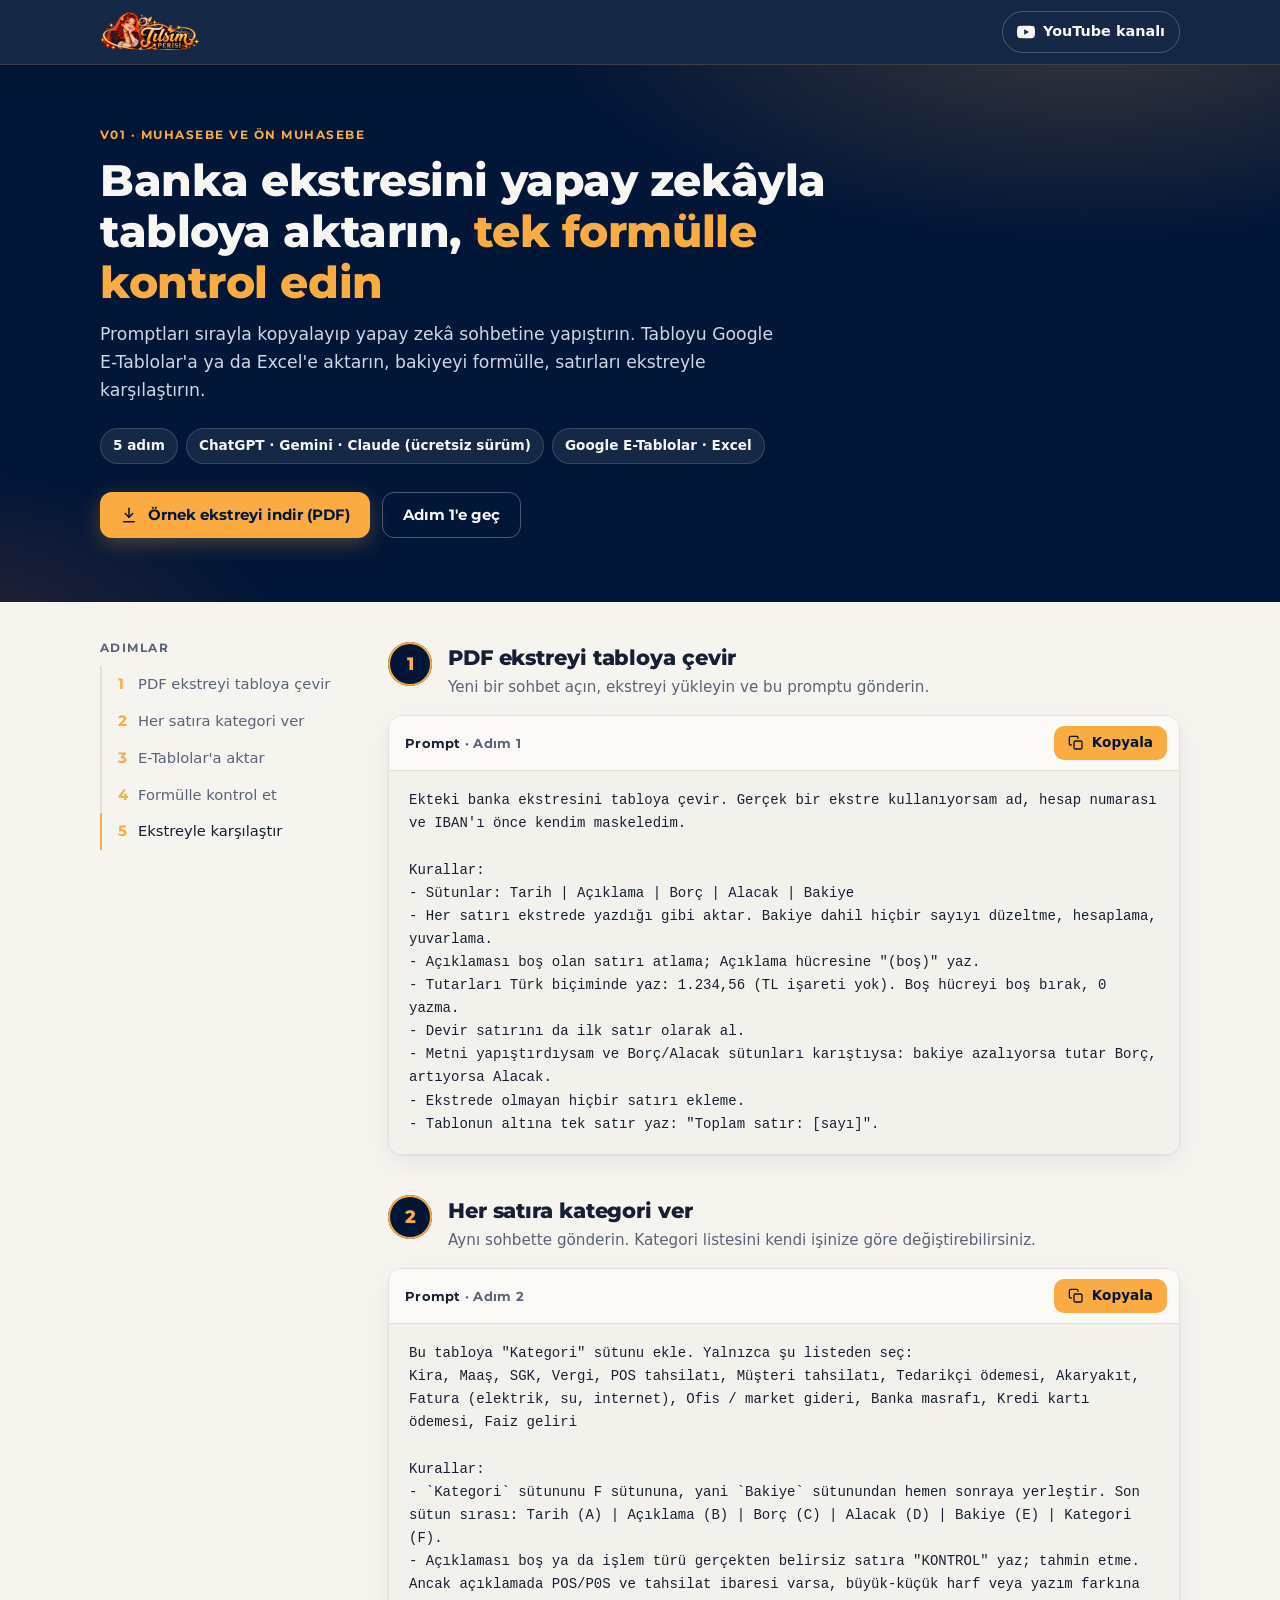
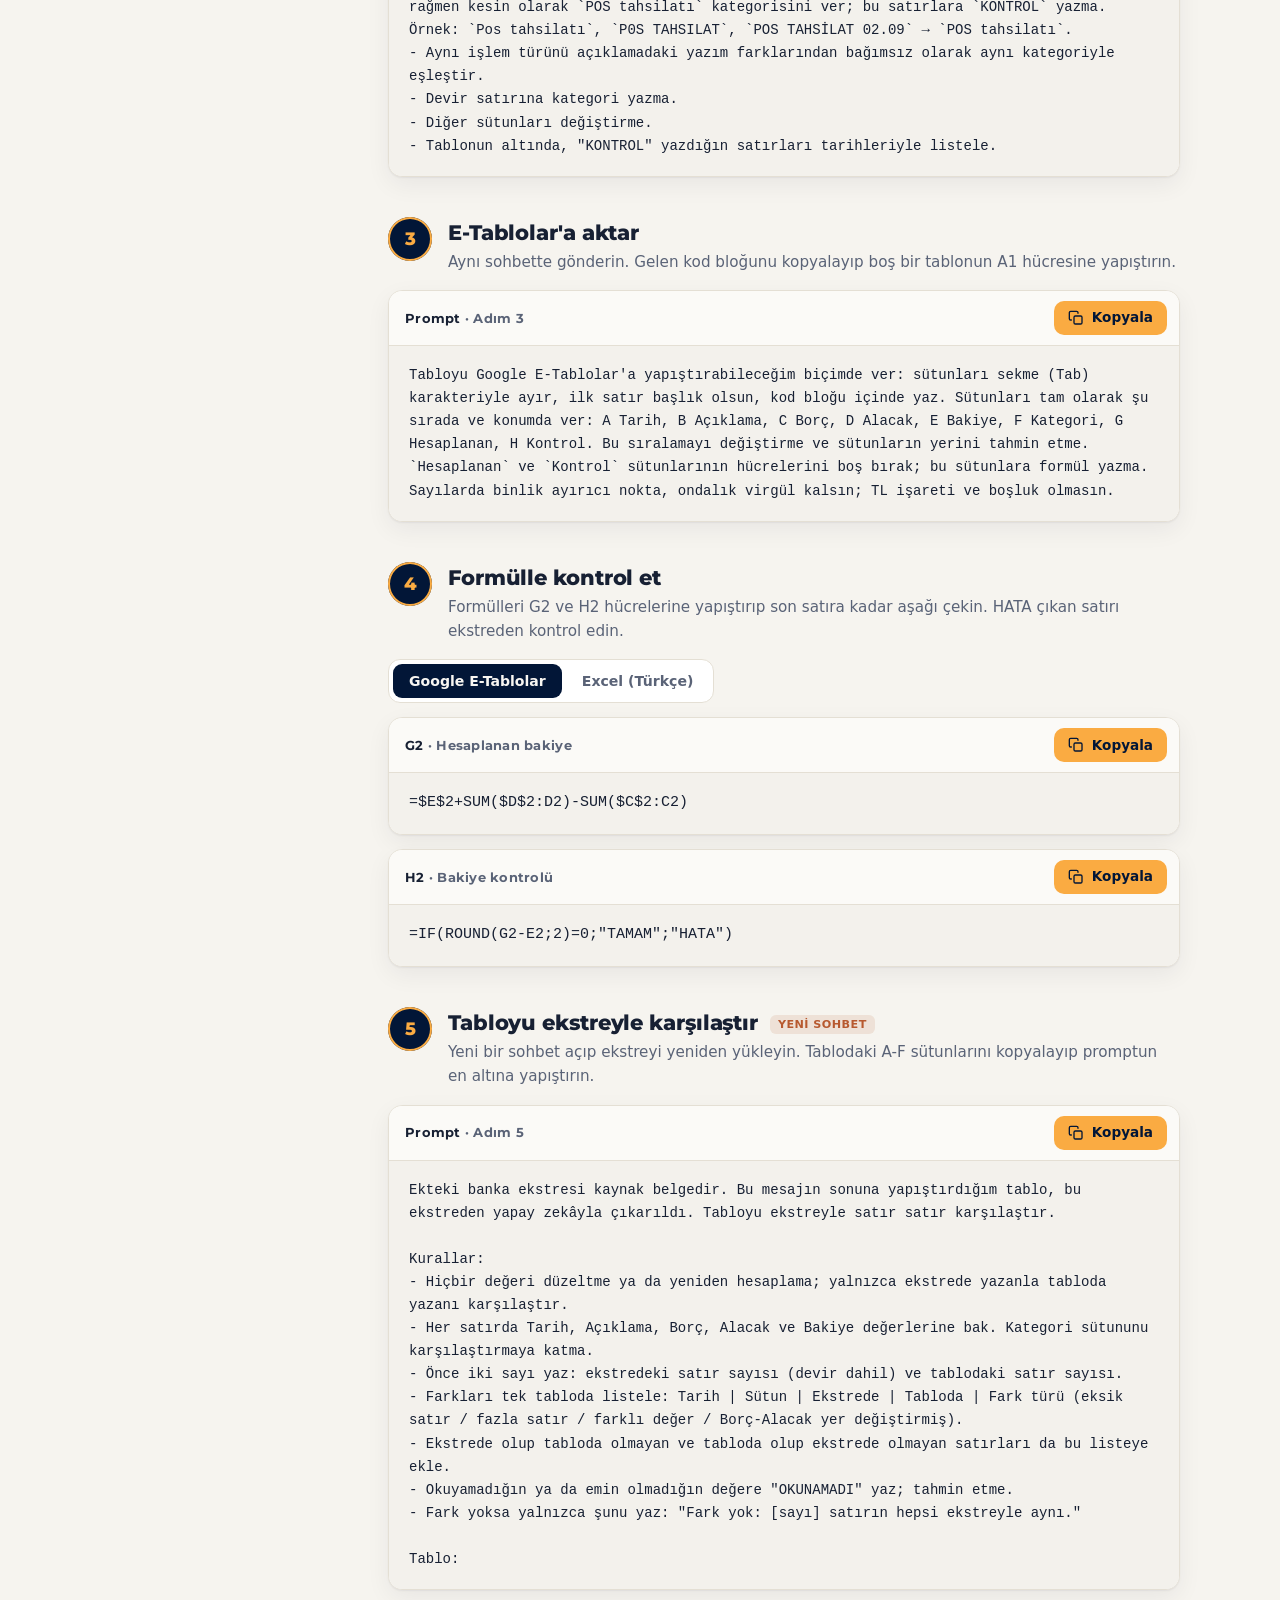
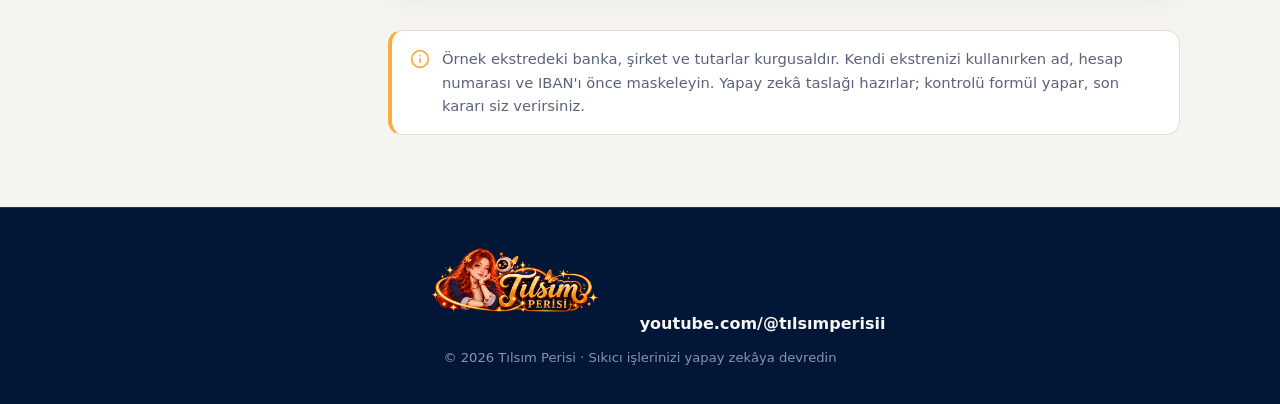
==== v01/index.html @ a35a1d64 "V01 prompt sayfası ve site düzeni" ====
<!doctype html>
<html lang="tr">
<head>
<meta charset="utf-8">
<meta name="viewport" content="width=device-width, initial-scale=1">
<title>Banka ekstresini tabloya aktarma · Tılsım Perisi</title>
<meta name="description" content="Banka ekstresini yapay zekâyla Google E-Tablolar'a ya da Excel'e aktarmak ve tek formülle kontrol etmek için 5 adımlık hazır prompt seti.">
<meta name="theme-color" content="#021637">
<meta property="og:type" content="article">
<meta property="og:locale" content="tr_TR">
<meta property="og:site_name" content="Tılsım Perisi">
<meta property="og:title" content="Banka ekstresini yapay zekâyla tabloya aktarın">
<meta property="og:description" content="5 adımlık hazır prompt seti, kontrol formülleri ve kurgusal örnek ekstre.">
<meta property="og:url" content="https://tilsimperisi.github.io/v01/">
<meta property="og:image" content="https://tilsimperisi.github.io/assets/paylasim.jpg">
<meta name="twitter:card" content="summary_large_image">
<link rel="icon" type="image/png" sizes="32x32" href="../assets/favicon-32.png">
<link rel="apple-touch-icon" href="../assets/apple-touch-icon.png">
<link rel="preconnect" href="https://fonts.googleapis.com">
<link rel="preconnect" href="https://fonts.gstatic.com" crossorigin>
<link href="https://fonts.googleapis.com/css2?family=Montserrat:wght@700;800&display=swap" rel="stylesheet">
<link rel="stylesheet" href="../assets/stil.css">
</head>
<body>

<svg width="0" height="0" style="position:absolute" aria-hidden="true">
  <symbol id="i-kopya" viewBox="0 0 24 24" fill="none" stroke="currentColor" stroke-width="2" stroke-linecap="round" stroke-linejoin="round"><rect x="9" y="9" width="12" height="12" rx="2"/><path d="M5 15H4a2 2 0 0 1-2-2V4a2 2 0 0 1 2-2h9a2 2 0 0 1 2 2v1"/></symbol>
  <symbol id="i-tamam" viewBox="0 0 24 24" fill="none" stroke="currentColor" stroke-width="2.5" stroke-linecap="round" stroke-linejoin="round"><path d="M20 6 9 17l-5-5"/></symbol>
  <symbol id="i-indir" viewBox="0 0 24 24" fill="none" stroke="currentColor" stroke-width="2" stroke-linecap="round" stroke-linejoin="round"><path d="M12 3v12"/><path d="m7 10 5 5 5-5"/><path d="M5 21h14"/></symbol>
  <symbol id="i-youtube" viewBox="0 0 24 24" fill="currentColor"><path d="M23.5 6.2a3 3 0 0 0-2.1-2.1C19.5 3.6 12 3.6 12 3.6s-7.5 0-9.4.5A3 3 0 0 0 .5 6.2 31 31 0 0 0 0 12a31 31 0 0 0 .5 5.8 3 3 0 0 0 2.1 2.1c1.9.5 9.4.5 9.4.5s7.5 0 9.4-.5a3 3 0 0 0 2.1-2.1A31 31 0 0 0 24 12a31 31 0 0 0-.5-5.8ZM9.6 15.6V8.4l6.3 3.6-6.3 3.6Z"/></symbol>
  <symbol id="i-bilgi" viewBox="0 0 24 24" fill="none" stroke="currentColor" stroke-width="2" stroke-linecap="round" stroke-linejoin="round"><circle cx="12" cy="12" r="10"/><path d="M12 16v-4"/><path d="M12 8h.01"/></symbol>
</svg>

<header class="ust">
  <div class="kap">
    <a class="ust-logo" href="../" aria-label="Tılsım Perisi ana sayfa"><img src="../assets/logo.png" alt="Tılsım Perisi" width="100" height="40"></a>
    <a class="ust-baglanti" href="https://www.youtube.com/@t%C4%B1ls%C4%B1mperisii" target="_blank" rel="noopener">
      <svg aria-hidden="true"><use href="#i-youtube"/></svg><span>YouTube kanalı</span>
    </a>
  </div>
</header>

<section class="giris">
  <div class="kap">
    <p class="ust-etiket">V01 · Muhasebe ve ön muhasebe</p>
    <h1>Banka ekstresini yapay zekâyla tabloya aktarın, <em>tek formülle kontrol edin</em></h1>
    <p class="ozet">Promptları sırayla kopyalayıp yapay zekâ sohbetine yapıştırın. Tabloyu Google E-Tablolar'a ya da Excel'e aktarın, bakiyeyi formülle, satırları ekstreyle karşılaştırın.</p>
    <ul class="cipler" aria-label="Özet">
      <li>5 adım</li>
      <li>ChatGPT · Gemini · Claude (ücretsiz sürüm)</li>
      <li>Google E-Tablolar · Excel</li>
    </ul>
    <div class="dugmeler">
      <a class="dugme dugme-ana" href="ornek-ekstre.pdf" download>
        <svg aria-hidden="true"><use href="#i-indir"/></svg>Örnek ekstreyi indir (PDF)
      </a>
      <a class="dugme dugme-ikinci" href="#adim-1">Adım 1'e geç</a>
    </div>
  </div>
</section>

<div class="kap duzen">
  <nav class="icindekiler" aria-label="Adımlar">
    <p>Adımlar</p>
    <ol>
      <li><a href="#adim-1"><b>1</b>PDF ekstreyi tabloya çevir</a></li>
      <li><a href="#adim-2"><b>2</b>Her satıra kategori ver</a></li>
      <li><a href="#adim-3"><b>3</b>E-Tablolar'a aktar</a></li>
      <li><a href="#adim-4"><b>4</b>Formülle kontrol et</a></li>
      <li><a href="#adim-5"><b>5</b>Ekstreyle karşılaştır</a></li>
    </ol>
  </nav>

  <main>
    <section class="adim" id="adim-1" aria-labelledby="b1">
      <div class="adim-bas">
        <span class="adim-no" aria-hidden="true">1</span>
        <div>
          <h2 id="b1">PDF ekstreyi tabloya çevir</h2>
          <p>Yeni bir sohbet açın, ekstreyi yükleyin ve bu promptu gönderin.</p>
        </div>
      </div>
      <div class="kart">
        <div class="kart-bas">
          <span class="kart-ad"><strong>Prompt</strong> · Adım 1</span>
          <button class="kopyala" type="button" data-hedef="p1"><svg class="ikon-kopya" aria-hidden="true"><use href="#i-kopya"/></svg><svg class="ikon-tamam" aria-hidden="true"><use href="#i-tamam"/></svg><span class="yazi" aria-live="polite">Kopyala</span></button>
        </div>
<pre id="p1">Ekteki banka ekstresini tabloya çevir. Gerçek bir ekstre kullanıyorsam ad, hesap numarası ve IBAN'ı önce kendim maskeledim.

Kurallar:
- Sütunlar: Tarih | Açıklama | Borç | Alacak | Bakiye
- Her satırı ekstrede yazdığı gibi aktar. Bakiye dahil hiçbir sayıyı düzeltme, hesaplama, yuvarlama.
- Açıklaması boş olan satırı atlama; Açıklama hücresine "(boş)" yaz.
- Tutarları Türk biçiminde yaz: 1.234,56 (TL işareti yok). Boş hücreyi boş bırak, 0 yazma.
- Devir satırını da ilk satır olarak al.
- Metni yapıştırdıysam ve Borç/Alacak sütunları karıştıysa: bakiye azalıyorsa tutar Borç, artıyorsa Alacak.
- Ekstrede olmayan hiçbir satırı ekleme.
- Tablonun altına tek satır yaz: "Toplam satır: [sayı]".</pre>
      </div>
    </section>

    <section class="adim" id="adim-2" aria-labelledby="b2">
      <div class="adim-bas">
        <span class="adim-no" aria-hidden="true">2</span>
        <div>
          <h2 id="b2">Her satıra kategori ver</h2>
          <p>Aynı sohbette gönderin. Kategori listesini kendi işinize göre değiştirebilirsiniz.</p>
        </div>
      </div>
      <div class="kart">
        <div class="kart-bas">
          <span class="kart-ad"><strong>Prompt</strong> · Adım 2</span>
          <button class="kopyala" type="button" data-hedef="p2"><svg class="ikon-kopya" aria-hidden="true"><use href="#i-kopya"/></svg><svg class="ikon-tamam" aria-hidden="true"><use href="#i-tamam"/></svg><span class="yazi" aria-live="polite">Kopyala</span></button>
        </div>
<pre id="p2">Bu tabloya "Kategori" sütunu ekle. Yalnızca şu listeden seç:
Kira, Maaş, SGK, Vergi, POS tahsilatı, Müşteri tahsilatı, Tedarikçi ödemesi, Akaryakıt, Fatura (elektrik, su, internet), Ofis / market gideri, Banka masrafı, Kredi kartı ödemesi, Faiz geliri

Kurallar:
- `Kategori` sütununu F sütununa, yani `Bakiye` sütunundan hemen sonraya yerleştir. Son sütun sırası: Tarih (A) | Açıklama (B) | Borç (C) | Alacak (D) | Bakiye (E) | Kategori (F).
- Açıklaması boş ya da işlem türü gerçekten belirsiz satıra "KONTROL" yaz; tahmin etme. Ancak açıklamada POS/P0S ve tahsilat ibaresi varsa, büyük-küçük harf veya yazım farkına rağmen kesin olarak `POS tahsilatı` kategorisini ver; bu satırlara `KONTROL` yazma. Örnek: `Pos tahsilatı`, `P0S TAHSILAT`, `POS TAHSİLAT 02.09` → `POS tahsilatı`.
- Aynı işlem türünü açıklamadaki yazım farklarından bağımsız olarak aynı kategoriyle eşleştir.
- Devir satırına kategori yazma.
- Diğer sütunları değiştirme.
- Tablonun altında, "KONTROL" yazdığın satırları tarihleriyle listele.</pre>
      </div>
    </section>

    <section class="adim" id="adim-3" aria-labelledby="b3">
      <div class="adim-bas">
        <span class="adim-no" aria-hidden="true">3</span>
        <div>
          <h2 id="b3">E-Tablolar'a aktar</h2>
          <p>Aynı sohbette gönderin. Gelen kod bloğunu kopyalayıp boş bir tablonun A1 hücresine yapıştırın.</p>
        </div>
      </div>
      <div class="kart">
        <div class="kart-bas">
          <span class="kart-ad"><strong>Prompt</strong> · Adım 3</span>
          <button class="kopyala" type="button" data-hedef="p3"><svg class="ikon-kopya" aria-hidden="true"><use href="#i-kopya"/></svg><svg class="ikon-tamam" aria-hidden="true"><use href="#i-tamam"/></svg><span class="yazi" aria-live="polite">Kopyala</span></button>
        </div>
<pre id="p3">Tabloyu Google E-Tablolar'a yapıştırabileceğim biçimde ver: sütunları sekme (Tab) karakteriyle ayır, ilk satır başlık olsun, kod bloğu içinde yaz. Sütunları tam olarak şu sırada ve konumda ver: A Tarih, B Açıklama, C Borç, D Alacak, E Bakiye, F Kategori, G Hesaplanan, H Kontrol. Bu sıralamayı değiştirme ve sütunların yerini tahmin etme. `Hesaplanan` ve `Kontrol` sütunlarının hücrelerini boş bırak; bu sütunlara formül yazma. Sayılarda binlik ayırıcı nokta, ondalık virgül kalsın; TL işareti ve boşluk olmasın.</pre>
      </div>
    </section>

    <section class="adim" id="adim-4" aria-labelledby="b4">
      <div class="adim-bas">
        <span class="adim-no" aria-hidden="true">4</span>
        <div>
          <h2 id="b4">Formülle kontrol et</h2>
          <p>Formülleri G2 ve H2 hücrelerine yapıştırıp son satıra kadar aşağı çekin. HATA çıkan satırı ekstreden kontrol edin.</p>
        </div>
      </div>

      <div class="sekmeler" role="tablist" aria-label="Program">
        <button type="button" role="tab" id="s-et" data-ad="et" aria-controls="panel-et" aria-selected="true">Google E-Tablolar</button>
        <button type="button" role="tab" id="s-ex" data-ad="ex" aria-controls="panel-ex" aria-selected="false">Excel (Türkçe)</button>
      </div>

      <div class="sekme-panel" id="panel-et" role="tabpanel" aria-labelledby="s-et">
        <p class="panel-baslik">Google E-Tablolar</p>
        <div class="kart">
          <div class="kart-bas">
            <span class="kart-ad"><strong>G2</strong> · Hesaplanan bakiye</span>
            <button class="kopyala" type="button" data-hedef="f1"><svg class="ikon-kopya" aria-hidden="true"><use href="#i-kopya"/></svg><svg class="ikon-tamam" aria-hidden="true"><use href="#i-tamam"/></svg><span class="yazi" aria-live="polite">Kopyala</span></button>
          </div>
<pre class="tek" id="f1">=$E$2+SUM($D$2:D2)-SUM($C$2:C2)</pre>
        </div>
        <div class="kart">
          <div class="kart-bas">
            <span class="kart-ad"><strong>H2</strong> · Bakiye kontrolü</span>
            <button class="kopyala" type="button" data-hedef="f2"><svg class="ikon-kopya" aria-hidden="true"><use href="#i-kopya"/></svg><svg class="ikon-tamam" aria-hidden="true"><use href="#i-tamam"/></svg><span class="yazi" aria-live="polite">Kopyala</span></button>
          </div>
<pre class="tek" id="f2">=IF(ROUND(G2-E2;2)=0;"TAMAM";"HATA")</pre>
        </div>
      </div>

      <div class="sekme-panel" id="panel-ex" role="tabpanel" aria-labelledby="s-ex" hidden>
        <p class="panel-baslik">Excel (Türkçe)</p>
        <div class="kart">
          <div class="kart-bas">
            <span class="kart-ad"><strong>G2</strong> · Hesaplanan bakiye</span>
            <button class="kopyala" type="button" data-hedef="f3"><svg class="ikon-kopya" aria-hidden="true"><use href="#i-kopya"/></svg><svg class="ikon-tamam" aria-hidden="true"><use href="#i-tamam"/></svg><span class="yazi" aria-live="polite">Kopyala</span></button>
          </div>
<pre class="tek" id="f3">=$E$2+TOPLA($D$2:D2)-TOPLA($C$2:C2)</pre>
        </div>
        <div class="kart">
          <div class="kart-bas">
            <span class="kart-ad"><strong>H2</strong> · Bakiye kontrolü</span>
            <button class="kopyala" type="button" data-hedef="f4"><svg class="ikon-kopya" aria-hidden="true"><use href="#i-kopya"/></svg><svg class="ikon-tamam" aria-hidden="true"><use href="#i-tamam"/></svg><span class="yazi" aria-live="polite">Kopyala</span></button>
          </div>
<pre class="tek" id="f4">=EĞER(YUVARLA(G2-E2;2)=0;"TAMAM";"HATA")</pre>
        </div>
      </div>
    </section>

    <section class="adim" id="adim-5" aria-labelledby="b5">
      <div class="adim-bas">
        <span class="adim-no" aria-hidden="true">5</span>
        <div>
          <h2 id="b5">Tabloyu ekstreyle karşılaştır <span class="etiket">Yeni sohbet</span></h2>
          <p>Yeni bir sohbet açıp ekstreyi yeniden yükleyin. Tablodaki A-F sütunlarını kopyalayıp promptun en altına yapıştırın.</p>
        </div>
      </div>
      <div class="kart">
        <div class="kart-bas">
          <span class="kart-ad"><strong>Prompt</strong> · Adım 5</span>
          <button class="kopyala" type="button" data-hedef="p5"><svg class="ikon-kopya" aria-hidden="true"><use href="#i-kopya"/></svg><svg class="ikon-tamam" aria-hidden="true"><use href="#i-tamam"/></svg><span class="yazi" aria-live="polite">Kopyala</span></button>
        </div>
<pre id="p5" data-son-satir>Ekteki banka ekstresi kaynak belgedir. Bu mesajın sonuna yapıştırdığım tablo, bu ekstreden yapay zekâyla çıkarıldı. Tabloyu ekstreyle satır satır karşılaştır.

Kurallar:
- Hiçbir değeri düzeltme ya da yeniden hesaplama; yalnızca ekstrede yazanla tabloda yazanı karşılaştır.
- Her satırda Tarih, Açıklama, Borç, Alacak ve Bakiye değerlerine bak. Kategori sütununu karşılaştırmaya katma.
- Önce iki sayı yaz: ekstredeki satır sayısı (devir dahil) ve tablodaki satır sayısı.
- Farkları tek tabloda listele: Tarih | Sütun | Ekstrede | Tabloda | Fark türü (eksik satır / fazla satır / farklı değer / Borç-Alacak yer değiştirmiş).
- Ekstrede olup tabloda olmayan ve tabloda olup ekstrede olmayan satırları da bu listeye ekle.
- Okuyamadığın ya da emin olmadığın değere "OKUNAMADI" yaz; tahmin etme.
- Fark yoksa yalnızca şunu yaz: "Fark yok: [sayı] satırın hepsi ekstreyle aynı."

Tablo:</pre>
      </div>
    </section>

    <aside class="not">
      <svg aria-hidden="true"><use href="#i-bilgi"/></svg>
      <p>Örnek ekstredeki banka, şirket ve tutarlar kurgusaldır. Kendi ekstrenizi kullanırken ad, hesap numarası ve IBAN'ı önce maskeleyin. Yapay zekâ taslağı hazırlar; kontrolü formül yapar, son kararı siz verirsiniz.</p>
    </aside>
  </main>
</div>

<footer class="alt">
  <div class="kap">
    <a class="alt-logo" href="https://www.youtube.com/@t%C4%B1ls%C4%B1mperisii" target="_blank" rel="noopener"><img src="../assets/logo.png" alt="Tılsım Perisi YouTube kanalı" width="240" height="96" loading="lazy"></a>
    <a class="alt-kanal" href="https://www.youtube.com/@t%C4%B1ls%C4%B1mperisii" target="_blank" rel="noopener">youtube.com/@tılsımperisii</a>
    <small>© 2026 Tılsım Perisi · Sıkıcı işlerinizi yapay zekâya devredin</small>
  </div>
</footer>

<script src="../assets/sayfa.js"></script>
</body>
</html>
---- assets/stil.css ----
/* Tılsım Perisi · prompt sayfaları ortak stil
   Renkler: 01-kanal-kimligi/marka-seti.md (gece laciverti, kehribar, bakır) */

:root {
  --gece: #021637;
  --lacivert: #1e2435;
  --kehribar: #faab42;
  --kehribar-acik: #fedc84;
  --bakir: #b7592f;
  --porselen: #f8f6f2;

  --zemin: #f6f4ef;
  --yuzey: #ffffff;
  --yuzey-2: #fbfaf7;
  --kod-zemin: #f3f1ec;
  --yazi: #172033;
  --yazi-soluk: #5a6377;
  --cizgi: #e4dfd4;
  --odak: #c77d12;
  --basari: #237a4b;

  --golge: 0 1px 2px rgba(2, 22, 55, .06), 0 8px 24px rgba(2, 22, 55, .06);
  --yaricap: 14px;
  --baslik-font: "Montserrat", "Segoe UI", system-ui, -apple-system, sans-serif;
  --govde-font: "Segoe UI", system-ui, -apple-system, Roboto, "Helvetica Neue", Arial, sans-serif;
  --kod-font: ui-monospace, "Cascadia Mono", Consolas, "SF Mono", Menlo, monospace;
  color-scheme: light;
}

@media (prefers-color-scheme: dark) {
  :root {
    --zemin: #071027;
    --yuzey: #0e1a36;
    --yuzey-2: #101e3d;
    --kod-zemin: #0a1530;
    --yazi: #eef0f5;
    --yazi-soluk: #a3acc2;
    --cizgi: #22315a;
    --odak: #faab42;
    --basari: #3fb27a;
    --golge: 0 1px 2px rgba(0, 0, 0, .3), 0 10px 30px rgba(0, 0, 0, .25);
    color-scheme: dark;
  }
}

* { box-sizing: border-box; }
html { scroll-behavior: smooth; scroll-padding-top: 84px; -webkit-text-size-adjust: 100%; }
@media (prefers-reduced-motion: reduce) { html { scroll-behavior: auto; } }

body {
  margin: 0;
  background: var(--zemin);
  color: var(--yazi);
  font: 16px/1.6 var(--govde-font);
  -webkit-font-smoothing: antialiased;
}

a { color: inherit; }
:focus-visible { outline: 3px solid var(--odak); outline-offset: 2px; border-radius: 6px; }
.gizli { position: absolute; width: 1px; height: 1px; overflow: hidden; clip: rect(0 0 0 0); white-space: nowrap; }
.kap { max-width: 1120px; margin: 0 auto; padding: 0 20px; }

/* ── Üst çubuk ───────────────────────────── */
.ust {
  position: sticky; top: 0; z-index: 20;
  background: rgba(2, 22, 55, .92);
  backdrop-filter: saturate(140%) blur(10px);
  -webkit-backdrop-filter: saturate(140%) blur(10px);
  border-bottom: 1px solid rgba(250, 171, 66, .18);
}
.ust .kap { display: flex; align-items: center; justify-content: space-between; height: 64px; gap: 12px; }
.ust-logo { display: flex; align-items: center; }
.ust-logo img { height: 40px; width: auto; display: block; }
.ust-baglanti {
  display: inline-flex; align-items: center; gap: 8px;
  color: var(--porselen); text-decoration: none; font-weight: 600; font-size: .9rem;
  padding: 8px 14px; border: 1px solid rgba(248, 246, 242, .25); border-radius: 999px;
  transition: border-color .15s, color .15s;
}
.ust-baglanti:hover { border-color: var(--kehribar); color: var(--kehribar); }
.ust-baglanti svg { width: 18px; height: 18px; flex: none; }

/* ── Giriş (hero) ────────────────────────── */
.giris {
  position: relative; overflow: hidden;
  background:
    radial-gradient(900px 380px at 85% -10%, rgba(250, 171, 66, .22), transparent 60%),
    radial-gradient(700px 320px at -10% 110%, rgba(183, 89, 47, .25), transparent 60%),
    var(--gece);
  color: var(--porselen);
  padding: 56px 0 64px;
}
.ust-etiket {
  display: inline-block; margin: 0 0 14px;
  font: 700 .78rem/1 var(--baslik-font); letter-spacing: .12em; text-transform: uppercase;
  color: var(--kehribar);
}
.giris h1 {
  margin: 0 0 14px; max-width: 820px;
  font: 800 clamp(1.75rem, 4.2vw, 2.75rem)/1.15 var(--baslik-font);
  letter-spacing: -.01em;
}
.giris h1 em { font-style: normal; color: var(--kehribar); }
.giris .ozet { margin: 0 0 24px; max-width: 680px; color: #cfd6e4; font-size: 1.08rem; }
.cipler { display: flex; flex-wrap: wrap; gap: 8px; margin: 0 0 28px; padding: 0; list-style: none; }
.cipler li {
  font-size: .85rem; font-weight: 600; color: var(--porselen);
  background: rgba(248, 246, 242, .08); border: 1px solid rgba(248, 246, 242, .16);
  padding: 6px 12px; border-radius: 999px;
}
.dugmeler { display: flex; flex-wrap: wrap; gap: 12px; }
.dugme {
  display: inline-flex; align-items: center; gap: 10px;
  font: 700 .95rem/1 var(--baslik-font); text-decoration: none;
  padding: 14px 20px; border-radius: 12px; border: 0; cursor: pointer;
  transition: transform .15s, box-shadow .15s, background .15s;
}
.dugme svg { width: 18px; height: 18px; flex: none; }
.dugme-ana { background: var(--kehribar); color: var(--gece); box-shadow: 0 6px 20px rgba(250, 171, 66, .28); }
.dugme-ana:hover { transform: translateY(-1px); box-shadow: 0 10px 26px rgba(250, 171, 66, .38); }
.dugme-ikinci { background: transparent; color: var(--porselen); border: 1px solid rgba(248, 246, 242, .3); }
.dugme-ikinci:hover { border-color: var(--kehribar); color: var(--kehribar); }

/* ── Sayfa düzeni ────────────────────────── */
.duzen { display: grid; grid-template-columns: 1fr; gap: 32px; padding-top: 40px; padding-bottom: 72px; }
@media (min-width: 960px) { .duzen { grid-template-columns: 240px minmax(0, 1fr); gap: 48px; } }

.icindekiler { display: none; }
@media (min-width: 960px) {
  .icindekiler { display: block; position: sticky; top: 96px; align-self: start; }
}
.icindekiler p {
  margin: 0 0 12px; font: 700 .75rem/1 var(--baslik-font);
  letter-spacing: .12em; text-transform: uppercase; color: var(--yazi-soluk);
}
.icindekiler ol { list-style: none; margin: 0; padding: 0; border-left: 2px solid var(--cizgi); }
.icindekiler a {
  display: flex; gap: 10px; align-items: baseline;
  padding: 8px 0 8px 16px; margin-left: -2px; border-left: 2px solid transparent;
  text-decoration: none; color: var(--yazi-soluk); font-size: .92rem; line-height: 1.35;
  transition: color .15s, border-color .15s;
}
.icindekiler a b { font-family: var(--baslik-font); color: var(--kehribar); min-width: 1ch; }
.icindekiler a:hover, .icindekiler a.etkin { color: var(--yazi); border-left-color: var(--kehribar); }

/* ── Adımlar ─────────────────────────────── */
.adim { position: relative; margin: 0 0 40px; }
.adim:last-child { margin-bottom: 0; }
.adim-bas { display: flex; gap: 16px; align-items: flex-start; margin: 0 0 16px; }
.adim-no {
  flex: none; display: grid; place-items: center;
  width: 44px; height: 44px; border-radius: 50%;
  background: var(--gece); color: var(--kehribar);
  font: 800 1.1rem/1 var(--baslik-font);
  box-shadow: inset 0 0 0 2px var(--kehribar);
}
@media (prefers-color-scheme: dark) { .adim-no { background: var(--kehribar); color: var(--gece); box-shadow: none; } }
.adim-bas h2 { margin: 2px 0 4px; font: 800 1.3rem/1.3 var(--baslik-font); letter-spacing: -.005em; }
.adim-bas p { margin: 0; color: var(--yazi-soluk); font-size: .95rem; }
.etiket {
  display: inline-block; margin-left: 6px; vertical-align: 2px;
  font: 700 .7rem/1 var(--govde-font); letter-spacing: .04em; text-transform: uppercase;
  padding: 4px 8px; border-radius: 6px; background: rgba(183, 89, 47, .12); color: var(--bakir);
}
@media (prefers-color-scheme: dark) { .etiket { background: rgba(250, 171, 66, .14); color: var(--kehribar-acik); } }

/* ── Kod kartı ───────────────────────────── */
.kart {
  background: var(--yuzey); border: 1px solid var(--cizgi); border-radius: var(--yaricap);
  box-shadow: var(--golge); overflow: hidden;
}
.kart + .kart { margin-top: 14px; }
.kart-bas {
  display: flex; align-items: center; justify-content: space-between; gap: 12px;
  padding: 10px 12px 10px 16px; border-bottom: 1px solid var(--cizgi); background: var(--yuzey-2);
}
.kart-ad { font: 700 .82rem/1.3 var(--baslik-font); color: var(--yazi-soluk); letter-spacing: .02em; }
.kart-ad strong { color: var(--yazi); }
.kart pre {
  margin: 0; padding: 18px 20px; background: var(--kod-zemin);
  font: 14px/1.65 var(--kod-font); color: var(--yazi);
  white-space: pre-wrap; word-break: break-word; tab-size: 4;
}
.kart pre.tek { font-size: 15px; white-space: pre; overflow-x: auto; word-break: normal; }

.kopyala {
  flex: none; display: inline-flex; align-items: center; gap: 8px;
  font: 700 .85rem/1 var(--govde-font); cursor: pointer;
  padding: 9px 14px; border-radius: 10px;
  background: var(--kehribar); color: var(--gece); border: 0;
  transition: background .15s, transform .1s;
}
.kopyala:hover { background: #ffbb5c; }
.kopyala:active { transform: scale(.97); }
.kopyala svg { width: 16px; height: 16px; flex: none; }
.kopyala .ikon-tamam { display: none; }
.kopyala.tamam { background: var(--basari); color: #fff; }
.kopyala.tamam .ikon-kopya { display: none; }
.kopyala.tamam .ikon-tamam { display: block; }
.kopyala.olmadi { background: var(--bakir); color: #fff; }

/* ── Sekmeler (formüller) ────────────────── */
.sekmeler {
  display: inline-flex; padding: 4px; margin: 0 0 14px; gap: 4px;
  background: var(--yuzey); border: 1px solid var(--cizgi); border-radius: 12px;
}
.sekmeler button {
  font: 700 .88rem/1 var(--govde-font); cursor: pointer;
  padding: 10px 16px; border: 0; border-radius: 9px;
  background: transparent; color: var(--yazi-soluk);
}
.sekmeler button[aria-selected="true"] { background: var(--gece); color: var(--porselen); }
@media (prefers-color-scheme: dark) { .sekmeler button[aria-selected="true"] { background: var(--kehribar); color: var(--gece); } }
.js .sekme-panel[hidden] { display: none; }
.sekme-panel + .sekme-panel { margin-top: 20px; }
.js .sekme-panel + .sekme-panel { margin-top: 0; }
.panel-baslik { margin: 0 0 10px; font: 700 .8rem/1 var(--baslik-font); letter-spacing: .1em; text-transform: uppercase; color: var(--yazi-soluk); }
.js .panel-baslik { display: none; }

/* ── Not kutusu ──────────────────────────── */
.not {
  display: flex; gap: 12px; align-items: flex-start;
  margin: 40px 0 0; padding: 16px 18px; border-radius: var(--yaricap);
  background: var(--yuzey); border: 1px solid var(--cizgi); border-left: 4px solid var(--kehribar);
  color: var(--yazi-soluk); font-size: .92rem;
}
.not svg { width: 20px; height: 20px; flex: none; margin-top: 2px; color: var(--kehribar); }
.not p { margin: 0; }

/* ── Ana sayfa listesi ───────────────────── */
.bolum { padding-top: 48px; padding-bottom: 72px; }
.bolum h2 { margin: 0 0 20px; font: 800 1.35rem/1.3 var(--baslik-font); }
.izgara { display: grid; gap: 18px; grid-template-columns: repeat(auto-fill, minmax(300px, 1fr)); }
.set {
  display: flex; flex-direction: column; gap: 10px; text-decoration: none;
  padding: 22px; border-radius: var(--yaricap);
  background: var(--yuzey); border: 1px solid var(--cizgi); box-shadow: var(--golge);
  transition: transform .15s, border-color .15s, box-shadow .15s;
}
.set:hover { transform: translateY(-2px); border-color: var(--kehribar); }
.set-ust { display: flex; justify-content: space-between; align-items: center; gap: 8px; }
.set-kod { font: 800 .8rem/1 var(--baslik-font); color: var(--kehribar); letter-spacing: .08em; }
.set h3 { margin: 0; font: 800 1.12rem/1.35 var(--baslik-font); color: var(--yazi); }
.set p { margin: 0; color: var(--yazi-soluk); font-size: .93rem; }
.set-alt { margin-top: auto; padding-top: 6px; display: inline-flex; align-items: center; gap: 6px; font-weight: 700; font-size: .9rem; color: var(--bakir); }
@media (prefers-color-scheme: dark) { .set-alt { color: var(--kehribar); } }
.set-alt svg { width: 16px; height: 16px; transition: transform .15s; }
.set:hover .set-alt svg { transform: translateX(3px); }

.giris-ana { text-align: center; padding: 48px 0 56px; }
.giris-ana img { width: min(440px, 86%); height: auto; display: block; margin: 0 auto 18px; }
.giris-ana h1 { margin: 0 auto 10px; font: 800 clamp(1.5rem, 3.6vw, 2.2rem)/1.2 var(--baslik-font); }
.giris-ana .ozet { margin: 0 auto; }

/* ── Alt bilgi ───────────────────────────── */
.alt { background: var(--gece); color: #b9c2d6; text-align: center; padding: 40px 0 36px; border-top: 1px solid rgba(250, 171, 66, .18); }
.alt a.alt-logo { display: inline-block; text-decoration: none; }
.alt img { width: 240px; max-width: 70%; height: auto; display: block; margin: 0 auto 14px; }
.alt-kanal { color: var(--porselen); text-decoration: none; font-weight: 600; }
.alt-kanal:hover { color: var(--kehribar); }
.alt small { display: block; margin-top: 10px; font-size: .82rem; color: #8a94ab; }

@media (max-width: 560px) {
  .kap { padding: 0 16px; }
  .giris { padding: 40px 0 44px; }
  .ust-baglanti span { display: none; }
  .ust-logo img { height: 34px; }
  .dugme { width: 100%; justify-content: center; }
  .kart pre { padding: 16px; font-size: 13.5px; }
  .adim-bas { gap: 12px; }
  .adim-no { width: 38px; height: 38px; font-size: 1rem; }
  .kart-bas { padding-left: 14px; }
}
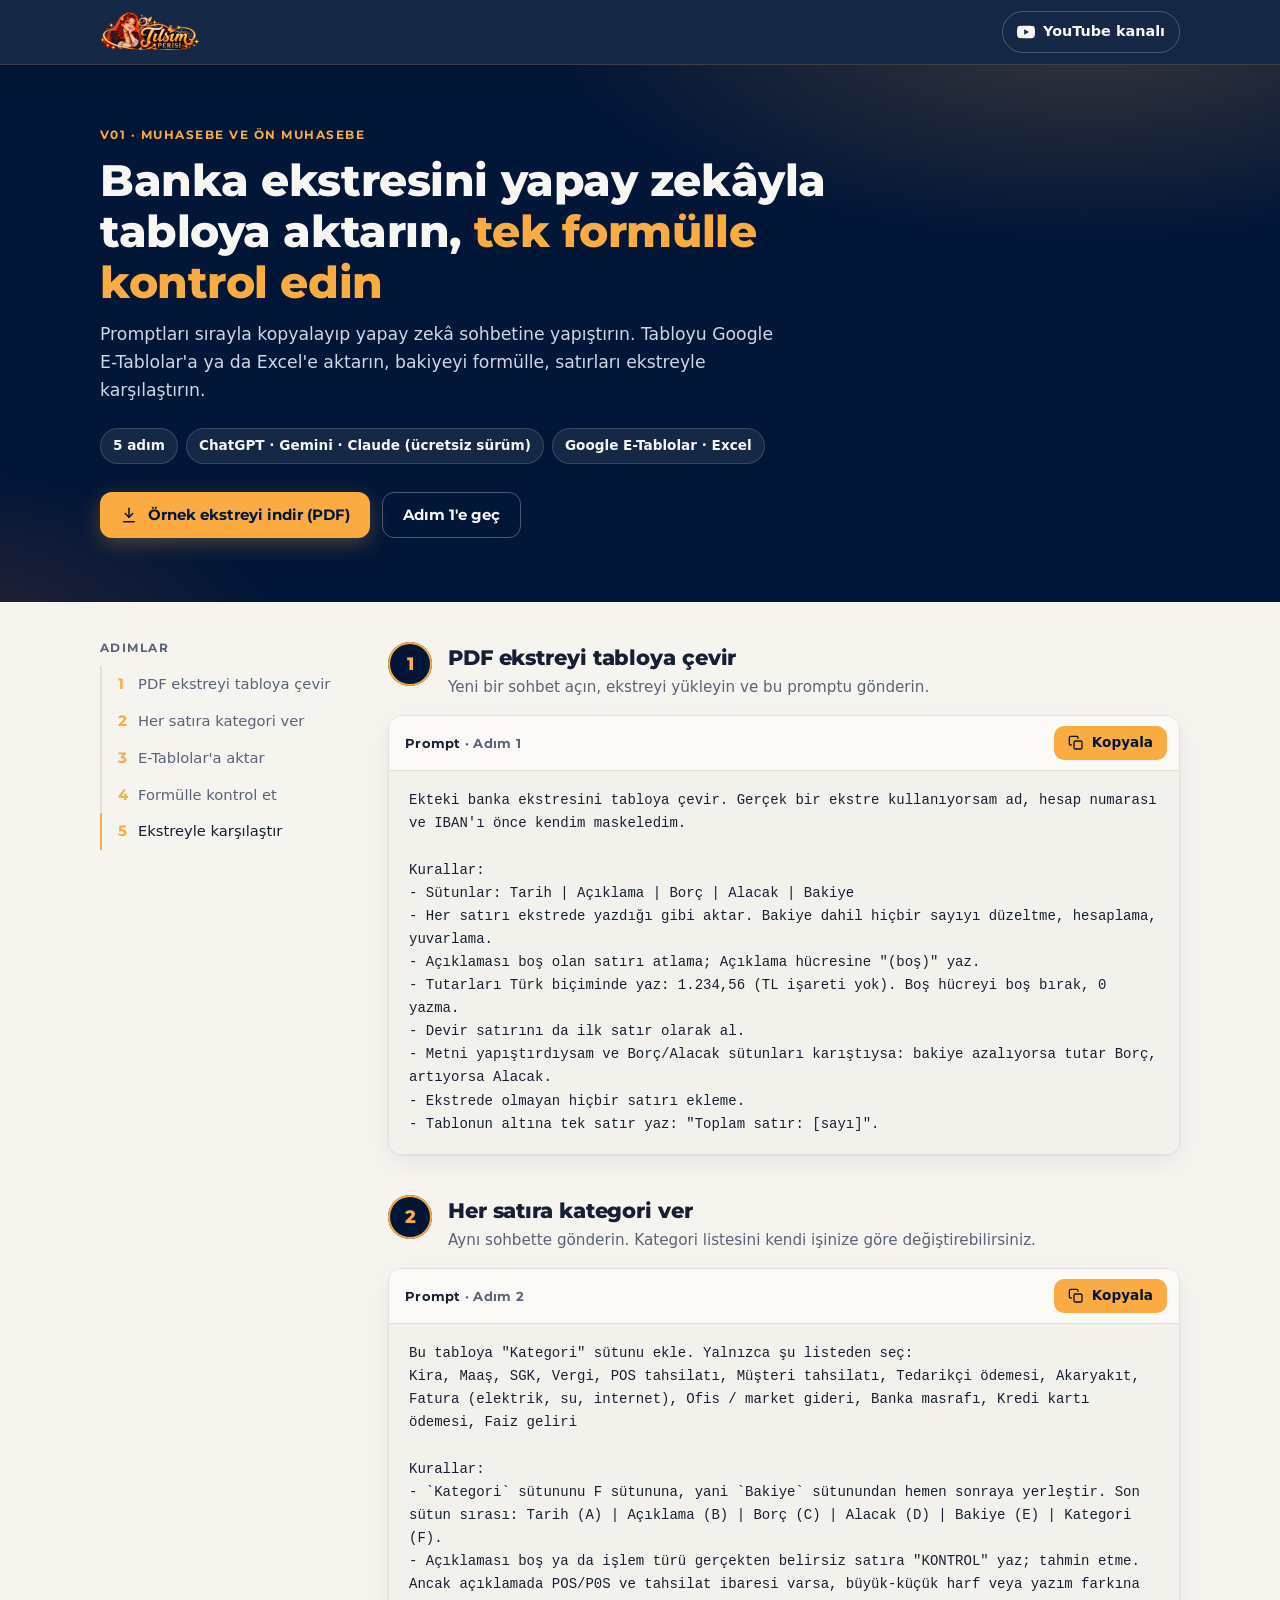
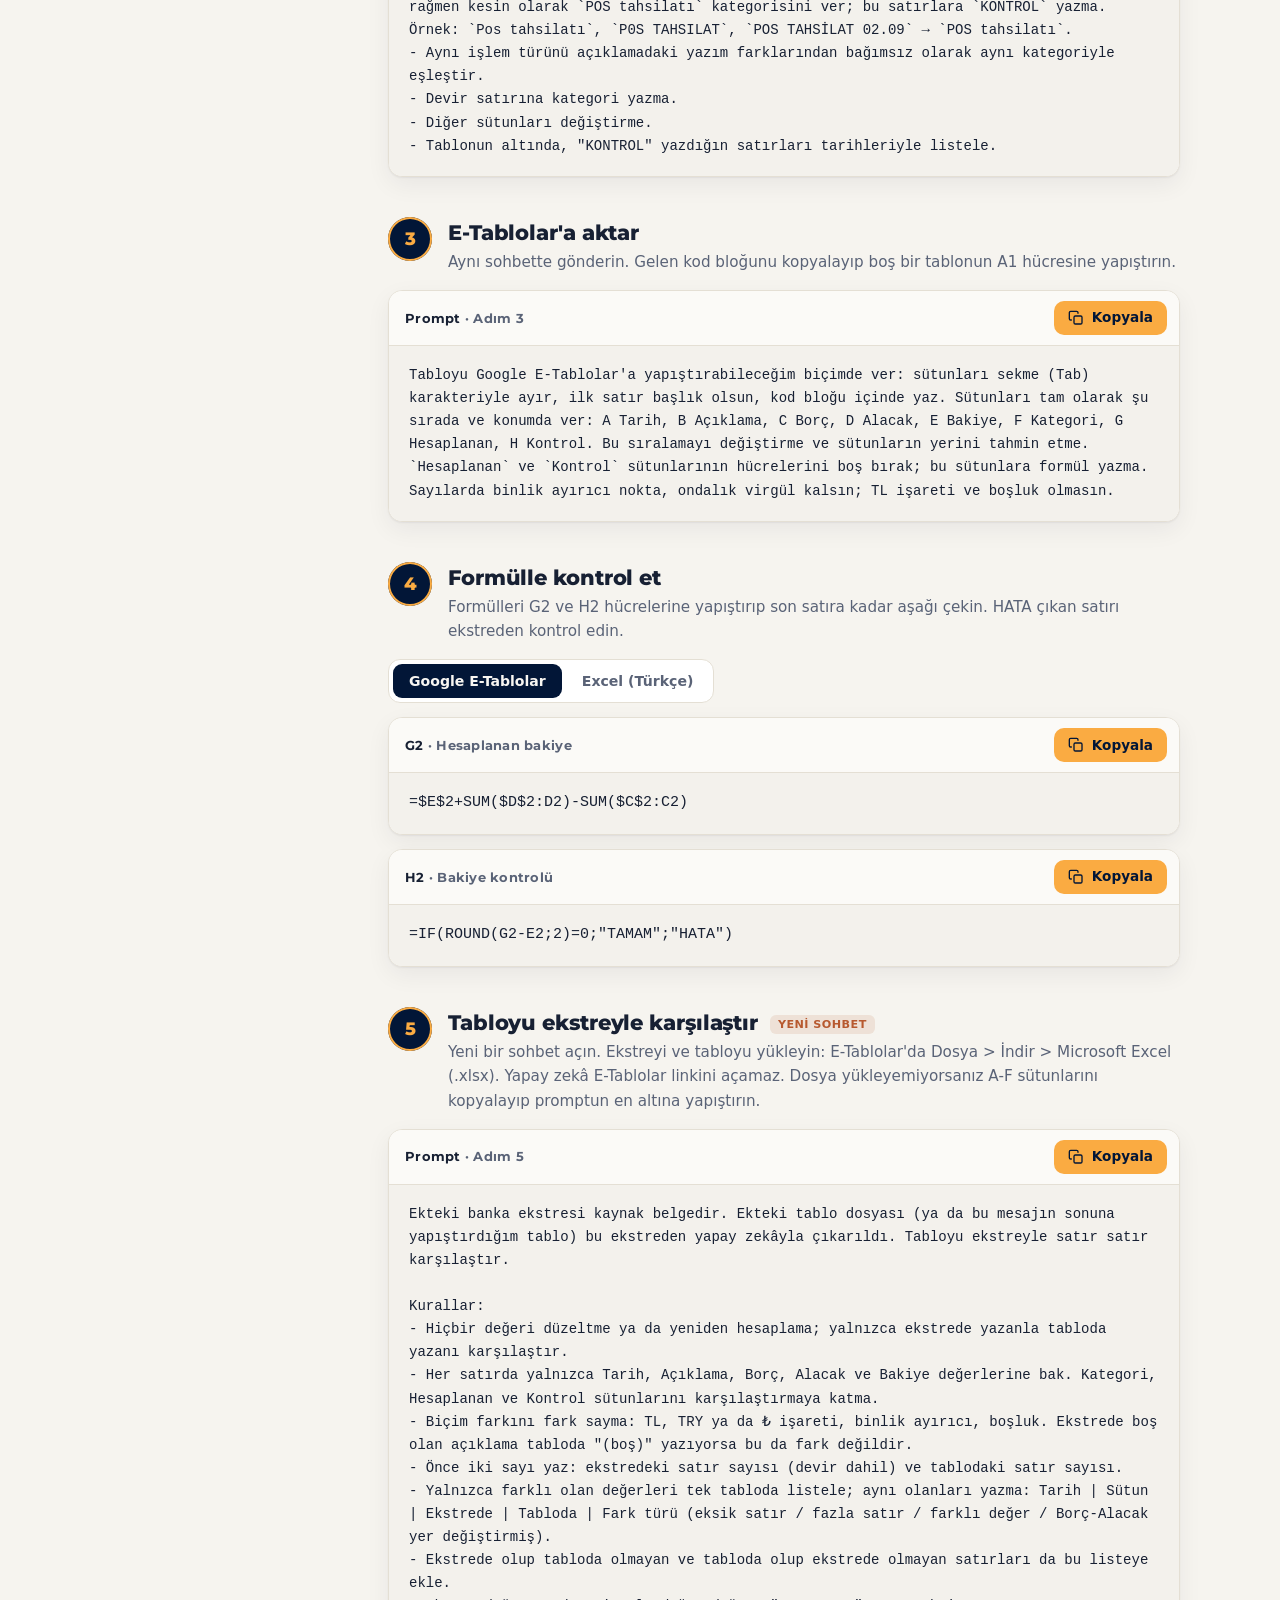
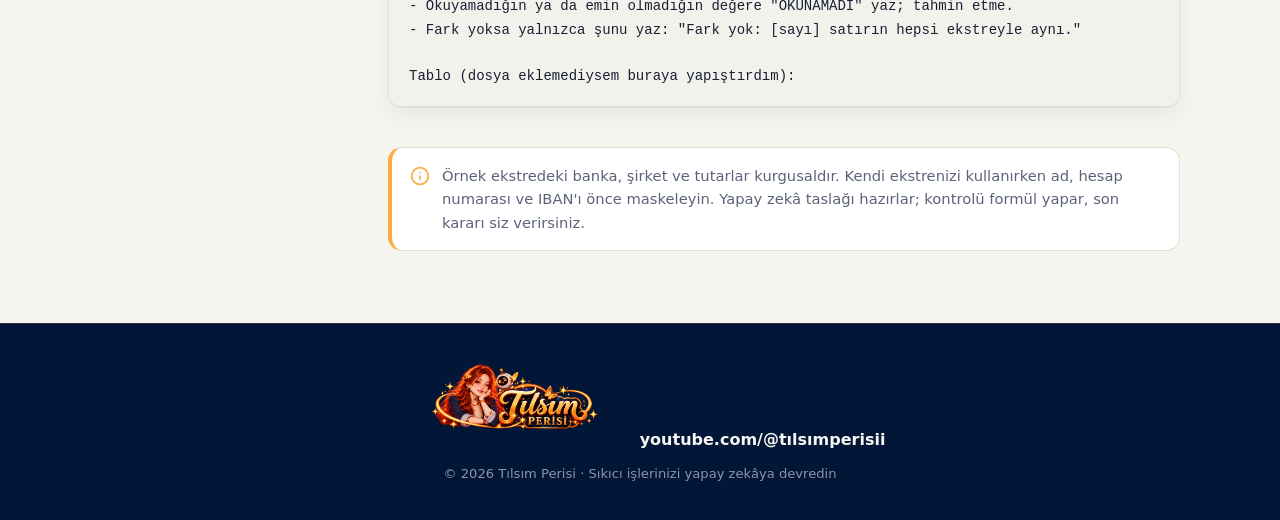
==== commit 64cf93fe: "V01 Adım 5 v0.6: tablo dosya olarak, yalnızca farklar" ====
--- a/v01/index.html
+++ b/v01/index.html
@@ -198,7 +198,7 @@
         <span class="adim-no" aria-hidden="true">5</span>
         <div>
           <h2 id="b5">Tabloyu ekstreyle karşılaştır <span class="etiket">Yeni sohbet</span></h2>
-          <p>Yeni bir sohbet açıp ekstreyi yeniden yükleyin. Tablodaki A-F sütunlarını kopyalayıp promptun en altına yapıştırın.</p>
+          <p>Yeni bir sohbet açın. Ekstreyi ve tabloyu yükleyin: E-Tablolar'da Dosya > İndir > Microsoft Excel (.xlsx). Yapay zekâ E-Tablolar linkini açamaz. Dosya yükleyemiyorsanız A-F sütunlarını kopyalayıp promptun en altına yapıştırın.</p>
         </div>
       </div>
       <div class="kart">
@@ -206,18 +206,19 @@
           <span class="kart-ad"><strong>Prompt</strong> · Adım 5</span>
           <button class="kopyala" type="button" data-hedef="p5"><svg class="ikon-kopya" aria-hidden="true"><use href="#i-kopya"/></svg><svg class="ikon-tamam" aria-hidden="true"><use href="#i-tamam"/></svg><span class="yazi" aria-live="polite">Kopyala</span></button>
         </div>
-<pre id="p5" data-son-satir>Ekteki banka ekstresi kaynak belgedir. Bu mesajın sonuna yapıştırdığım tablo, bu ekstreden yapay zekâyla çıkarıldı. Tabloyu ekstreyle satır satır karşılaştır.
+<pre id="p5" data-son-satir>Ekteki banka ekstresi kaynak belgedir. Ekteki tablo dosyası (ya da bu mesajın sonuna yapıştırdığım tablo) bu ekstreden yapay zekâyla çıkarıldı. Tabloyu ekstreyle satır satır karşılaştır.
 
 Kurallar:
 - Hiçbir değeri düzeltme ya da yeniden hesaplama; yalnızca ekstrede yazanla tabloda yazanı karşılaştır.
-- Her satırda Tarih, Açıklama, Borç, Alacak ve Bakiye değerlerine bak. Kategori sütununu karşılaştırmaya katma.
+- Her satırda yalnızca Tarih, Açıklama, Borç, Alacak ve Bakiye değerlerine bak. Kategori, Hesaplanan ve Kontrol sütunlarını karşılaştırmaya katma.
+- Biçim farkını fark sayma: TL, TRY ya da ₺ işareti, binlik ayırıcı, boşluk. Ekstrede boş olan açıklama tabloda "(boş)" yazıyorsa bu da fark değildir.
 - Önce iki sayı yaz: ekstredeki satır sayısı (devir dahil) ve tablodaki satır sayısı.
-- Farkları tek tabloda listele: Tarih | Sütun | Ekstrede | Tabloda | Fark türü (eksik satır / fazla satır / farklı değer / Borç-Alacak yer değiştirmiş).
+- Yalnızca farklı olan değerleri tek tabloda listele; aynı olanları yazma: Tarih | Sütun | Ekstrede | Tabloda | Fark türü (eksik satır / fazla satır / farklı değer / Borç-Alacak yer değiştirmiş).
 - Ekstrede olup tabloda olmayan ve tabloda olup ekstrede olmayan satırları da bu listeye ekle.
 - Okuyamadığın ya da emin olmadığın değere "OKUNAMADI" yaz; tahmin etme.
 - Fark yoksa yalnızca şunu yaz: "Fark yok: [sayı] satırın hepsi ekstreyle aynı."
 
-Tablo:</pre>
+Tablo (dosya eklemediysem buraya yapıştırdım):</pre>
       </div>
     </section>
 
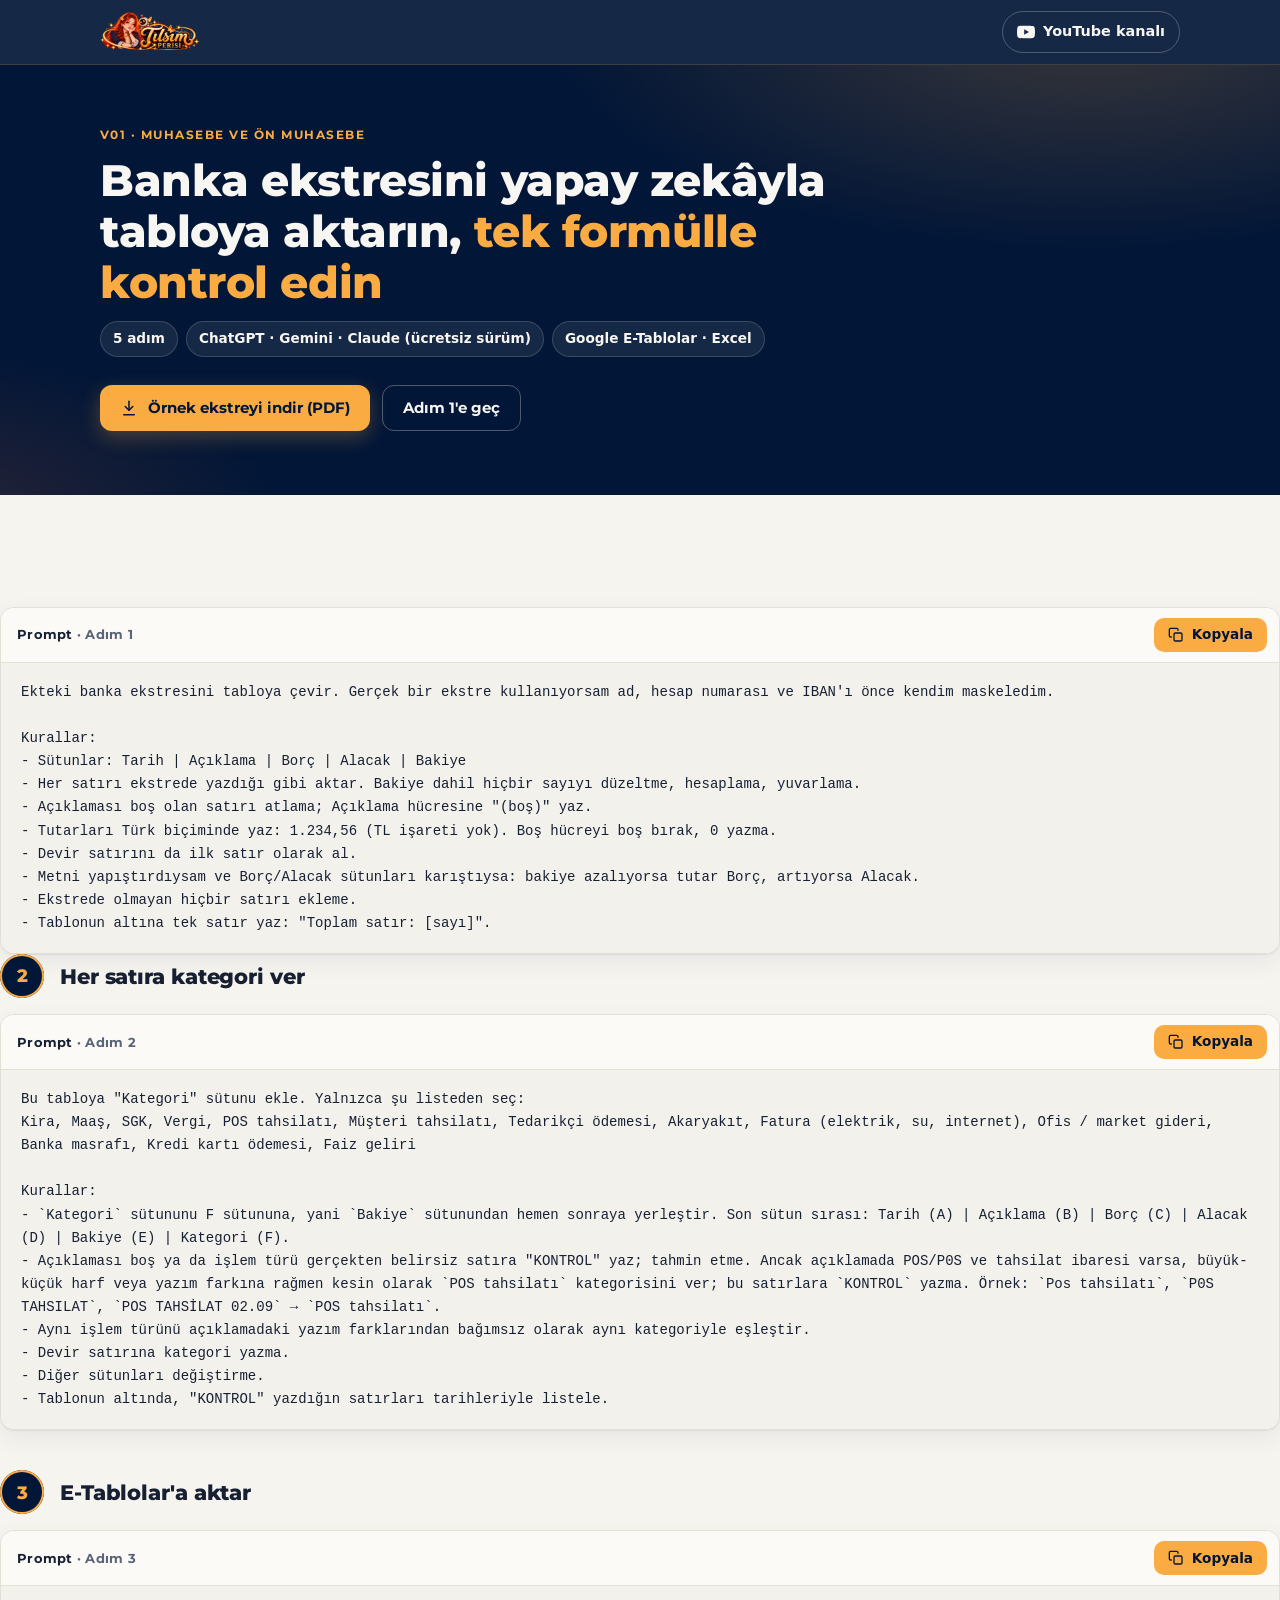
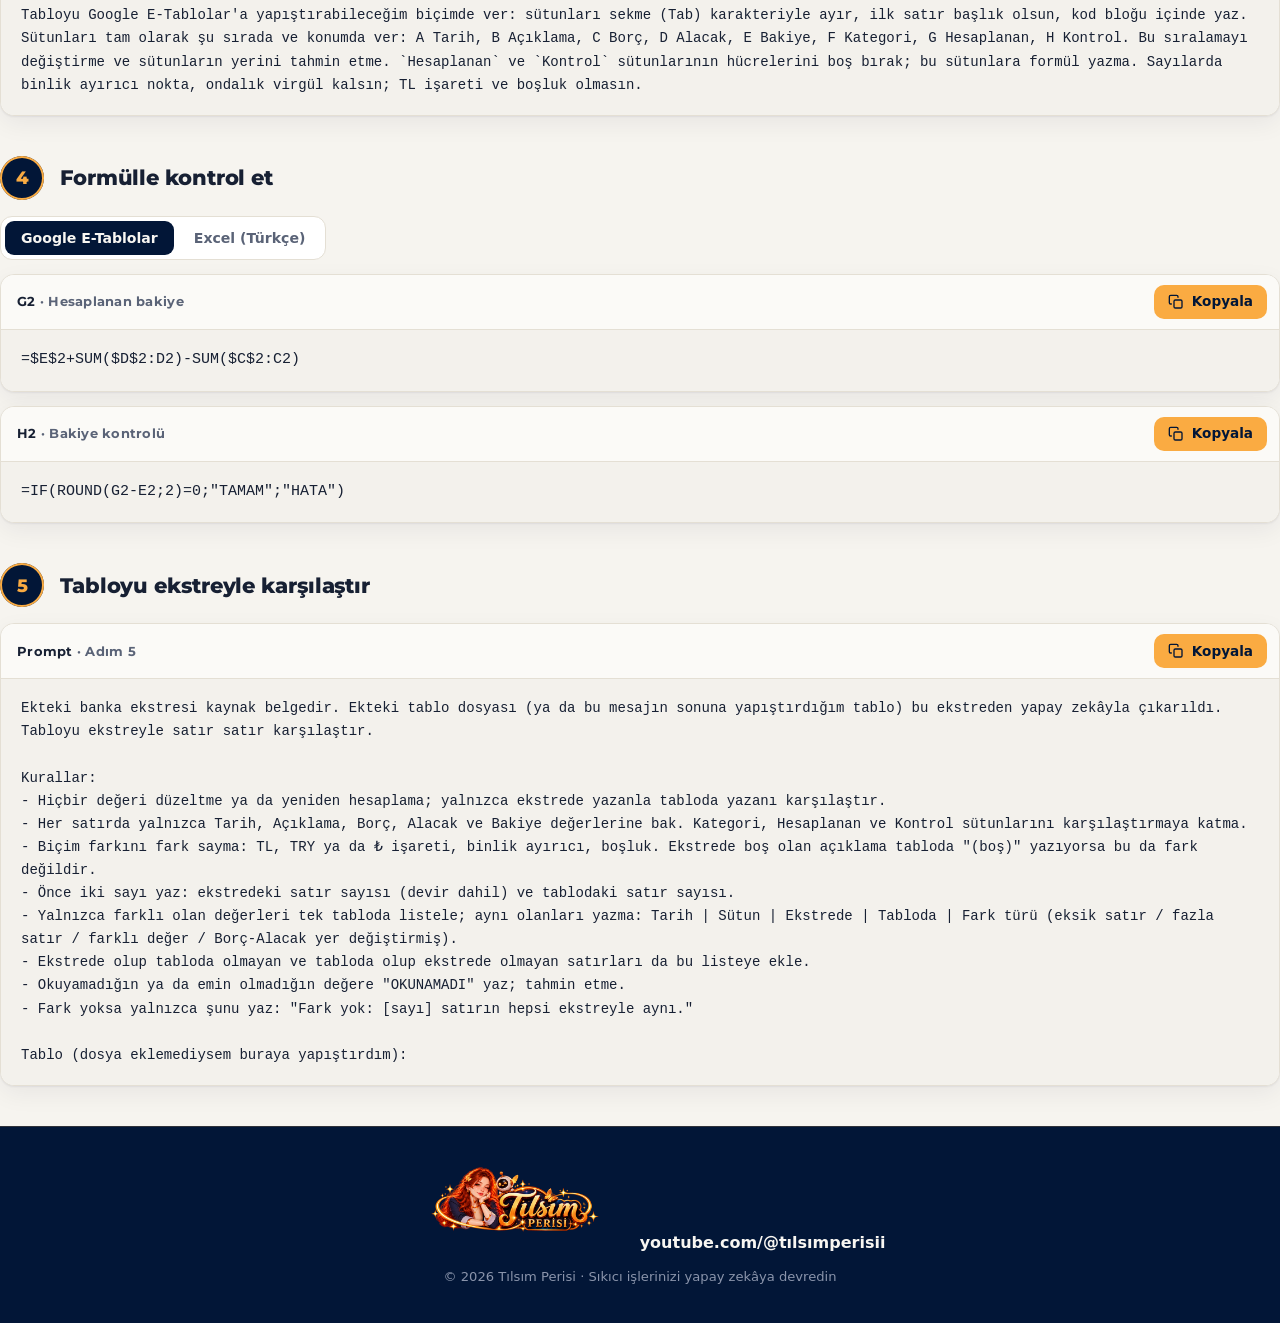
==== commit 2e044b3b: "V01: açıklama satırları kaldırıldı, yalnızca promptlar ve formüller" ====
--- a/v01/index.html
+++ b/v01/index.html
@@ -28,7 +28,6 @@
   <symbol id="i-tamam" viewBox="0 0 24 24" fill="none" stroke="currentColor" stroke-width="2.5" stroke-linecap="round" stroke-linejoin="round"><path d="M20 6 9 17l-5-5"/></symbol>
   <symbol id="i-indir" viewBox="0 0 24 24" fill="none" stroke="currentColor" stroke-width="2" stroke-linecap="round" stroke-linejoin="round"><path d="M12 3v12"/><path d="m7 10 5 5 5-5"/><path d="M5 21h14"/></symbol>
   <symbol id="i-youtube" viewBox="0 0 24 24" fill="currentColor"><path d="M23.5 6.2a3 3 0 0 0-2.1-2.1C19.5 3.6 12 3.6 12 3.6s-7.5 0-9.4.5A3 3 0 0 0 .5 6.2 31 31 0 0 0 0 12a31 31 0 0 0 .5 5.8 3 3 0 0 0 2.1 2.1c1.9.5 9.4.5 9.4.5s7.5 0 9.4-.5a3 3 0 0 0 2.1-2.1A31 31 0 0 0 24 12a31 31 0 0 0-.5-5.8ZM9.6 15.6V8.4l6.3 3.6-6.3 3.6Z"/></symbol>
-  <symbol id="i-bilgi" viewBox="0 0 24 24" fill="none" stroke="currentColor" stroke-width="2" stroke-linecap="round" stroke-linejoin="round"><circle cx="12" cy="12" r="10"/><path d="M12 16v-4"/><path d="M12 8h.01"/></symbol>
 </svg>
 
 <header class="ust">
@@ -44,7 +43,6 @@
   <div class="kap">
     <p class="ust-etiket">V01 · Muhasebe ve ön muhasebe</p>
     <h1>Banka ekstresini yapay zekâyla tabloya aktarın, <em>tek formülle kontrol edin</em></h1>
-    <p class="ozet">Promptları sırayla kopyalayıp yapay zekâ sohbetine yapıştırın. Tabloyu Google E-Tablolar'a ya da Excel'e aktarın, bakiyeyi formülle, satırları ekstreyle karşılaştırın.</p>
     <ul class="cipler" aria-label="Özet">
       <li>5 adım</li>
       <li>ChatGPT · Gemini · Claude (ücretsiz sürüm)</li>
@@ -61,23 +59,6 @@
 
 <div class="kap duzen">
   <nav class="icindekiler" aria-label="Adımlar">
-    <p>Adımlar</p>
-    <ol>
-      <li><a href="#adim-1"><b>1</b>PDF ekstreyi tabloya çevir</a></li>
-      <li><a href="#adim-2"><b>2</b>Her satıra kategori ver</a></li>
-      <li><a href="#adim-3"><b>3</b>E-Tablolar'a aktar</a></li>
-      <li><a href="#adim-4"><b>4</b>Formülle kontrol et</a></li>
-      <li><a href="#adim-5"><b>5</b>Ekstreyle karşılaştır</a></li>
-    </ol>
-  </nav>
-
-  <main>
-    <section class="adim" id="adim-1" aria-labelledby="b1">
-      <div class="adim-bas">
-        <span class="adim-no" aria-hidden="true">1</span>
-        <div>
-          <h2 id="b1">PDF ekstreyi tabloya çevir</h2>
-          <p>Yeni bir sohbet açın, ekstreyi yükleyin ve bu promptu gönderin.</p>
         </div>
       </div>
       <div class="kart">
@@ -104,7 +85,6 @@
         <span class="adim-no" aria-hidden="true">2</span>
         <div>
           <h2 id="b2">Her satıra kategori ver</h2>
-          <p>Aynı sohbette gönderin. Kategori listesini kendi işinize göre değiştirebilirsiniz.</p>
         </div>
       </div>
       <div class="kart">
@@ -130,7 +110,6 @@
         <span class="adim-no" aria-hidden="true">3</span>
         <div>
           <h2 id="b3">E-Tablolar'a aktar</h2>
-          <p>Aynı sohbette gönderin. Gelen kod bloğunu kopyalayıp boş bir tablonun A1 hücresine yapıştırın.</p>
         </div>
       </div>
       <div class="kart">
@@ -147,7 +126,6 @@
         <span class="adim-no" aria-hidden="true">4</span>
         <div>
           <h2 id="b4">Formülle kontrol et</h2>
-          <p>Formülleri G2 ve H2 hücrelerine yapıştırıp son satıra kadar aşağı çekin. HATA çıkan satırı ekstreden kontrol edin.</p>
         </div>
       </div>
 
@@ -197,8 +175,7 @@
       <div class="adim-bas">
         <span class="adim-no" aria-hidden="true">5</span>
         <div>
-          <h2 id="b5">Tabloyu ekstreyle karşılaştır <span class="etiket">Yeni sohbet</span></h2>
-          <p>Yeni bir sohbet açın. Ekstreyi ve tabloyu yükleyin: E-Tablolar'da Dosya > İndir > Microsoft Excel (.xlsx). Yapay zekâ E-Tablolar linkini açamaz. Dosya yükleyemiyorsanız A-F sütunlarını kopyalayıp promptun en altına yapıştırın.</p>
+          <h2 id="b5">Tabloyu ekstreyle karşılaştır</h2>
         </div>
       </div>
       <div class="kart">
@@ -221,11 +198,6 @@
 Tablo (dosya eklemediysem buraya yapıştırdım):</pre>
       </div>
     </section>
-
-    <aside class="not">
-      <svg aria-hidden="true"><use href="#i-bilgi"/></svg>
-      <p>Örnek ekstredeki banka, şirket ve tutarlar kurgusaldır. Kendi ekstrenizi kullanırken ad, hesap numarası ve IBAN'ı önce maskeleyin. Yapay zekâ taslağı hazırlar; kontrolü formül yapar, son kararı siz verirsiniz.</p>
-    </aside>
   </main>
 </div>
 
--- a/assets/stil.css
+++ b/assets/stil.css
@@ -146,7 +146,7 @@
 /* ── Adımlar ─────────────────────────────── */
 .adim { position: relative; margin: 0 0 40px; }
 .adim:last-child { margin-bottom: 0; }
-.adim-bas { display: flex; gap: 16px; align-items: flex-start; margin: 0 0 16px; }
+.adim-bas { display: flex; gap: 16px; align-items: center; margin: 0 0 16px; }
 .adim-no {
   flex: none; display: grid; place-items: center;
   width: 44px; height: 44px; border-radius: 50%;
@@ -155,7 +155,7 @@
   box-shadow: inset 0 0 0 2px var(--kehribar);
 }
 @media (prefers-color-scheme: dark) { .adim-no { background: var(--kehribar); color: var(--gece); box-shadow: none; } }
-.adim-bas h2 { margin: 2px 0 4px; font: 800 1.3rem/1.3 var(--baslik-font); letter-spacing: -.005em; }
+.adim-bas h2 { margin: 0; font: 800 1.3rem/1.3 var(--baslik-font); letter-spacing: -.005em; }
 .adim-bas p { margin: 0; color: var(--yazi-soluk); font-size: .95rem; }
 .etiket {
   display: inline-block; margin-left: 6px; vertical-align: 2px;
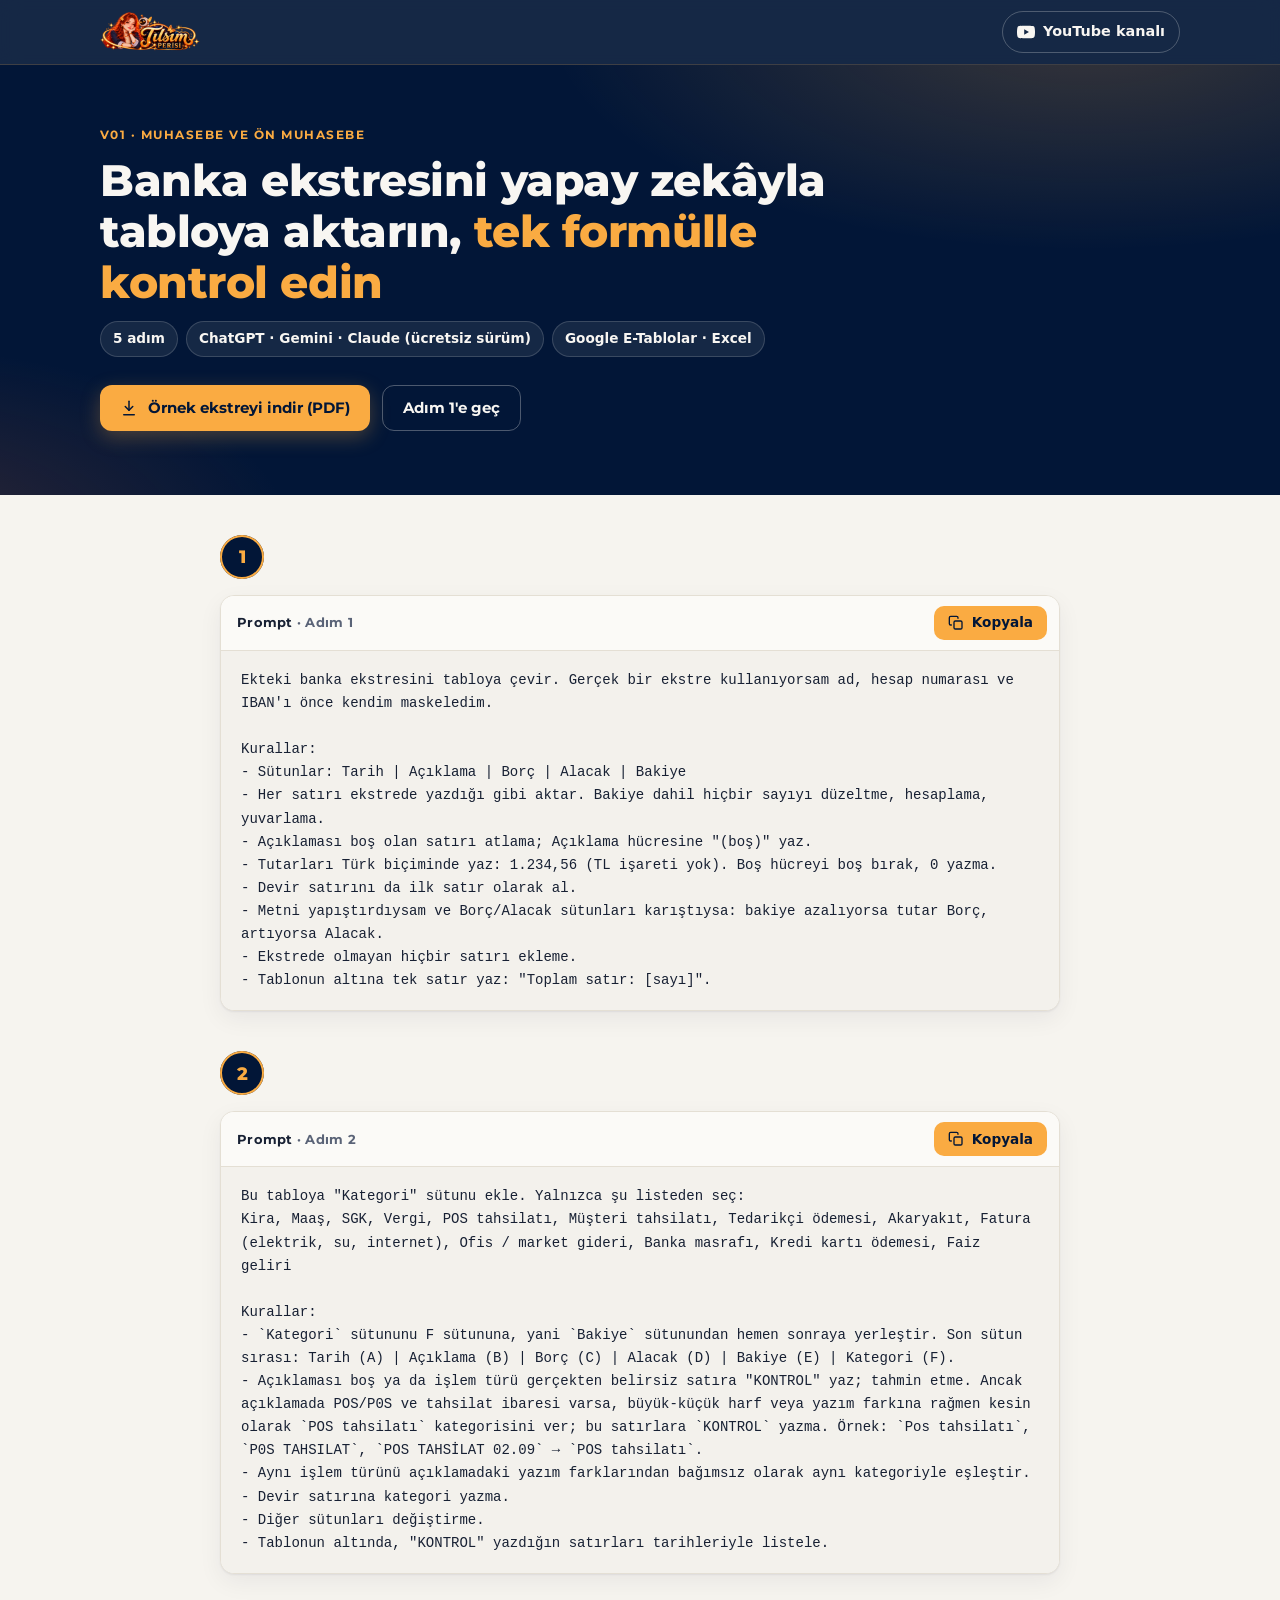
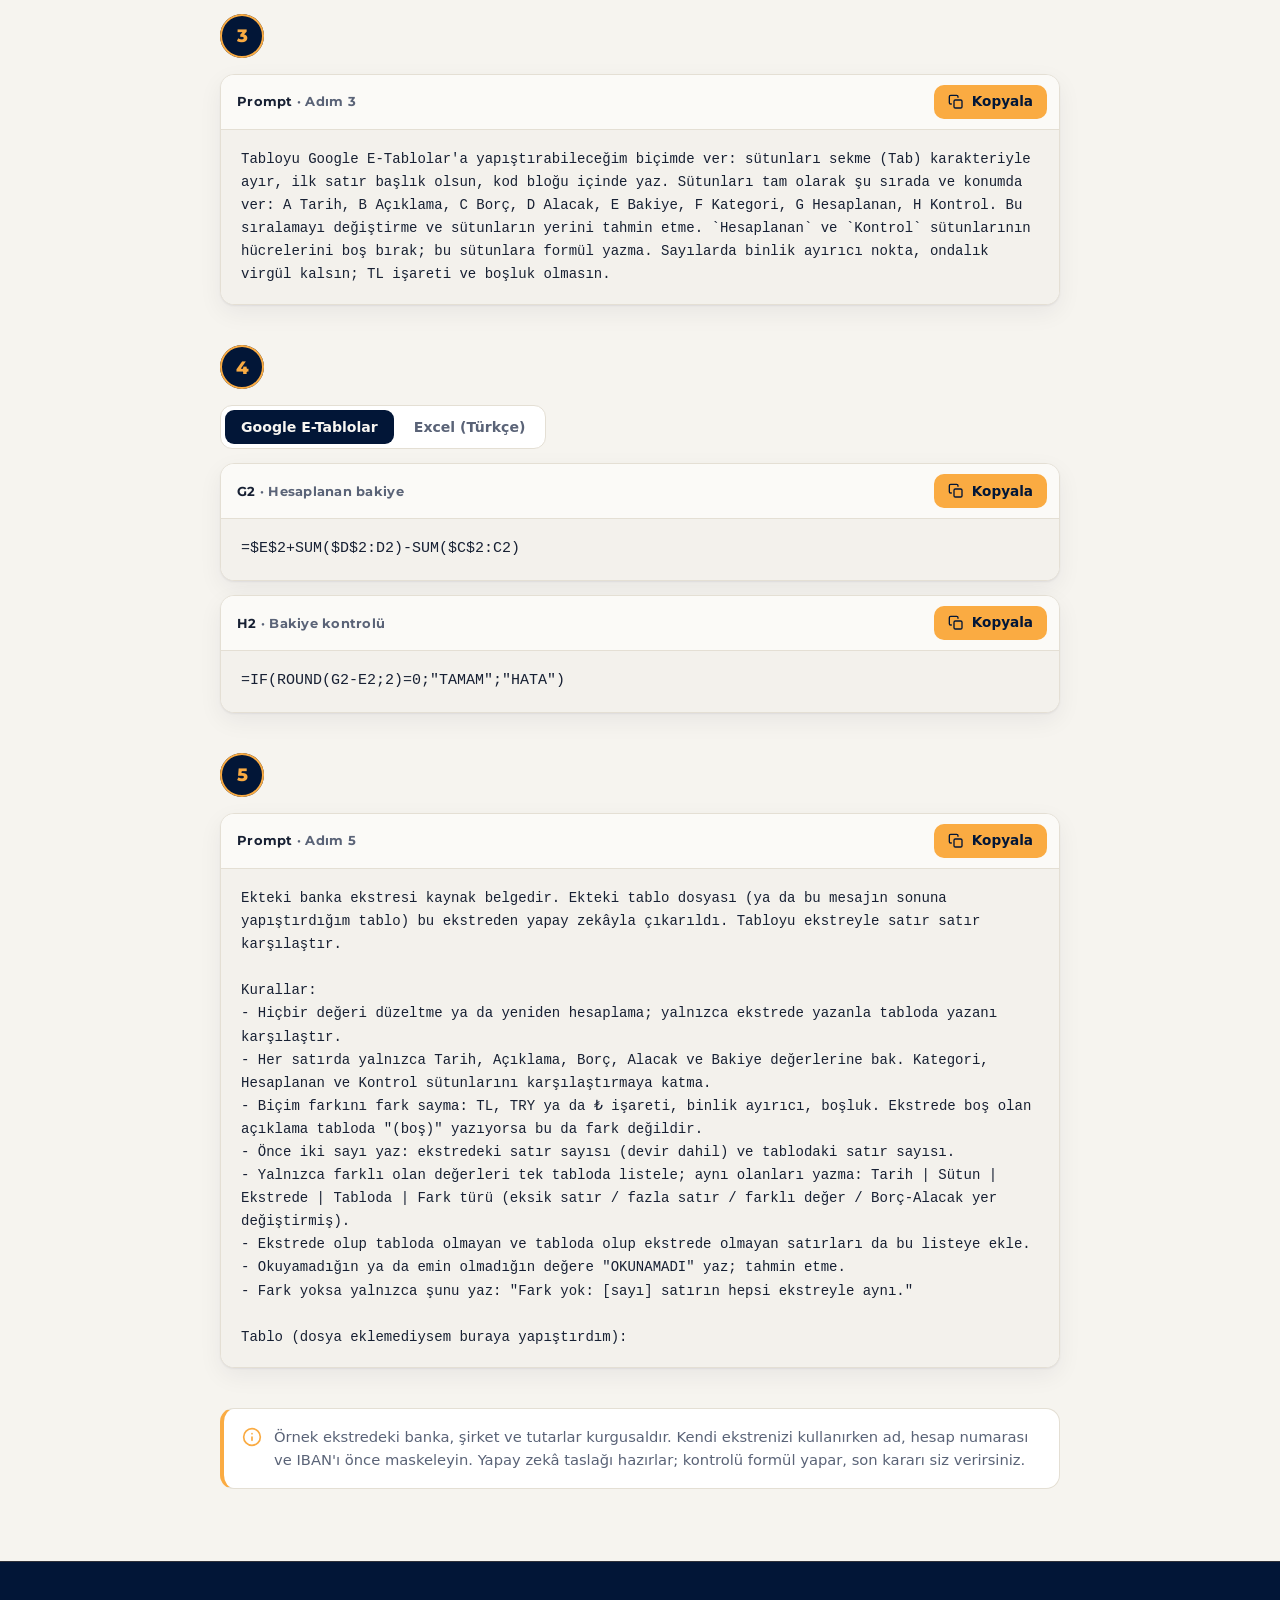
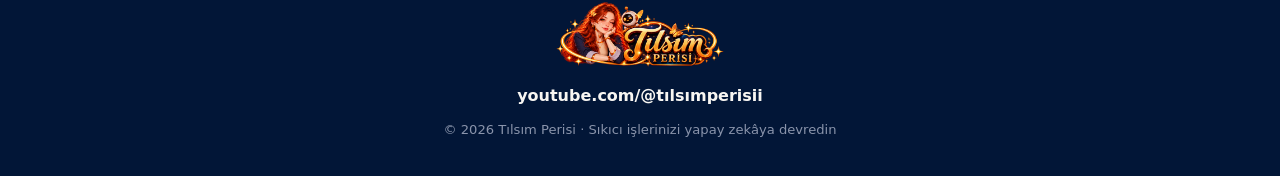
==== commit da89270f: "V01: adım başlıkları kaldırıldı, numaralar kaldı; uyarı kutusu geri geldi; bozulan yapı düzeltildi" ====
--- a/v01/index.html
+++ b/v01/index.html
@@ -28,6 +28,7 @@
   <symbol id="i-tamam" viewBox="0 0 24 24" fill="none" stroke="currentColor" stroke-width="2.5" stroke-linecap="round" stroke-linejoin="round"><path d="M20 6 9 17l-5-5"/></symbol>
   <symbol id="i-indir" viewBox="0 0 24 24" fill="none" stroke="currentColor" stroke-width="2" stroke-linecap="round" stroke-linejoin="round"><path d="M12 3v12"/><path d="m7 10 5 5 5-5"/><path d="M5 21h14"/></symbol>
   <symbol id="i-youtube" viewBox="0 0 24 24" fill="currentColor"><path d="M23.5 6.2a3 3 0 0 0-2.1-2.1C19.5 3.6 12 3.6 12 3.6s-7.5 0-9.4.5A3 3 0 0 0 .5 6.2 31 31 0 0 0 0 12a31 31 0 0 0 .5 5.8 3 3 0 0 0 2.1 2.1c1.9.5 9.4.5 9.4.5s7.5 0 9.4-.5a3 3 0 0 0 2.1-2.1A31 31 0 0 0 24 12a31 31 0 0 0-.5-5.8ZM9.6 15.6V8.4l6.3 3.6-6.3 3.6Z"/></symbol>
+  <symbol id="i-bilgi" viewBox="0 0 24 24" fill="none" stroke="currentColor" stroke-width="2" stroke-linecap="round" stroke-linejoin="round"><circle cx="12" cy="12" r="10"/><path d="M12 16v-4"/><path d="M12 8h.01"/></symbol>
 </svg>
 
 <header class="ust">
@@ -58,8 +59,10 @@
 </section>
 
 <div class="kap duzen">
-  <nav class="icindekiler" aria-label="Adımlar">
-        </div>
+  <main>
+    <section class="adim" id="adim-1" aria-label="Adım 1">
+      <div class="adim-bas">
+        <span class="adim-no"><span class="gizli">Adım </span>1</span>
       </div>
       <div class="kart">
         <div class="kart-bas">
@@ -80,12 +83,9 @@
       </div>
     </section>
 
-    <section class="adim" id="adim-2" aria-labelledby="b2">
-      <div class="adim-bas">
-        <span class="adim-no" aria-hidden="true">2</span>
-        <div>
-          <h2 id="b2">Her satıra kategori ver</h2>
-        </div>
+    <section class="adim" id="adim-2" aria-label="Adım 2">
+      <div class="adim-bas">
+        <span class="adim-no"><span class="gizli">Adım </span>2</span>
       </div>
       <div class="kart">
         <div class="kart-bas">
@@ -105,12 +105,9 @@
       </div>
     </section>
 
-    <section class="adim" id="adim-3" aria-labelledby="b3">
-      <div class="adim-bas">
-        <span class="adim-no" aria-hidden="true">3</span>
-        <div>
-          <h2 id="b3">E-Tablolar'a aktar</h2>
-        </div>
+    <section class="adim" id="adim-3" aria-label="Adım 3">
+      <div class="adim-bas">
+        <span class="adim-no"><span class="gizli">Adım </span>3</span>
       </div>
       <div class="kart">
         <div class="kart-bas">
@@ -121,12 +118,9 @@
       </div>
     </section>
 
-    <section class="adim" id="adim-4" aria-labelledby="b4">
-      <div class="adim-bas">
-        <span class="adim-no" aria-hidden="true">4</span>
-        <div>
-          <h2 id="b4">Formülle kontrol et</h2>
-        </div>
+    <section class="adim" id="adim-4" aria-label="Adım 4">
+      <div class="adim-bas">
+        <span class="adim-no"><span class="gizli">Adım </span>4</span>
       </div>
 
       <div class="sekmeler" role="tablist" aria-label="Program">
@@ -171,12 +165,9 @@
       </div>
     </section>
 
-    <section class="adim" id="adim-5" aria-labelledby="b5">
-      <div class="adim-bas">
-        <span class="adim-no" aria-hidden="true">5</span>
-        <div>
-          <h2 id="b5">Tabloyu ekstreyle karşılaştır</h2>
-        </div>
+    <section class="adim" id="adim-5" aria-label="Adım 5">
+      <div class="adim-bas">
+        <span class="adim-no"><span class="gizli">Adım </span>5</span>
       </div>
       <div class="kart">
         <div class="kart-bas">
@@ -198,6 +189,10 @@
 Tablo (dosya eklemediysem buraya yapıştırdım):</pre>
       </div>
     </section>
+    <aside class="not">
+      <svg aria-hidden="true"><use href="#i-bilgi"/></svg>
+      <p>Örnek ekstredeki banka, şirket ve tutarlar kurgusaldır. Kendi ekstrenizi kullanırken ad, hesap numarası ve IBAN'ı önce maskeleyin. Yapay zekâ taslağı hazırlar; kontrolü formül yapar, son kararı siz verirsiniz.</p>
+    </aside>
   </main>
 </div>
 
--- a/assets/stil.css
+++ b/assets/stil.css
@@ -122,8 +122,7 @@
 .dugme-ikinci:hover { border-color: var(--kehribar); color: var(--kehribar); }
 
 /* ── Sayfa düzeni ────────────────────────── */
-.duzen { display: grid; grid-template-columns: 1fr; gap: 32px; padding-top: 40px; padding-bottom: 72px; }
-@media (min-width: 960px) { .duzen { grid-template-columns: 240px minmax(0, 1fr); gap: 48px; } }
+.duzen { max-width: 880px; padding-top: 40px; padding-bottom: 72px; }
 
 .icindekiler { display: none; }
 @media (min-width: 960px) {
@@ -254,7 +253,7 @@
 
 /* ── Alt bilgi ───────────────────────────── */
 .alt { background: var(--gece); color: #b9c2d6; text-align: center; padding: 40px 0 36px; border-top: 1px solid rgba(250, 171, 66, .18); }
-.alt a.alt-logo { display: inline-block; text-decoration: none; }
+.alt a.alt-logo { display: block; width: fit-content; margin: 0 auto; text-decoration: none; }
 .alt img { width: 240px; max-width: 70%; height: auto; display: block; margin: 0 auto 14px; }
 .alt-kanal { color: var(--porselen); text-decoration: none; font-weight: 600; }
 .alt-kanal:hover { color: var(--kehribar); }
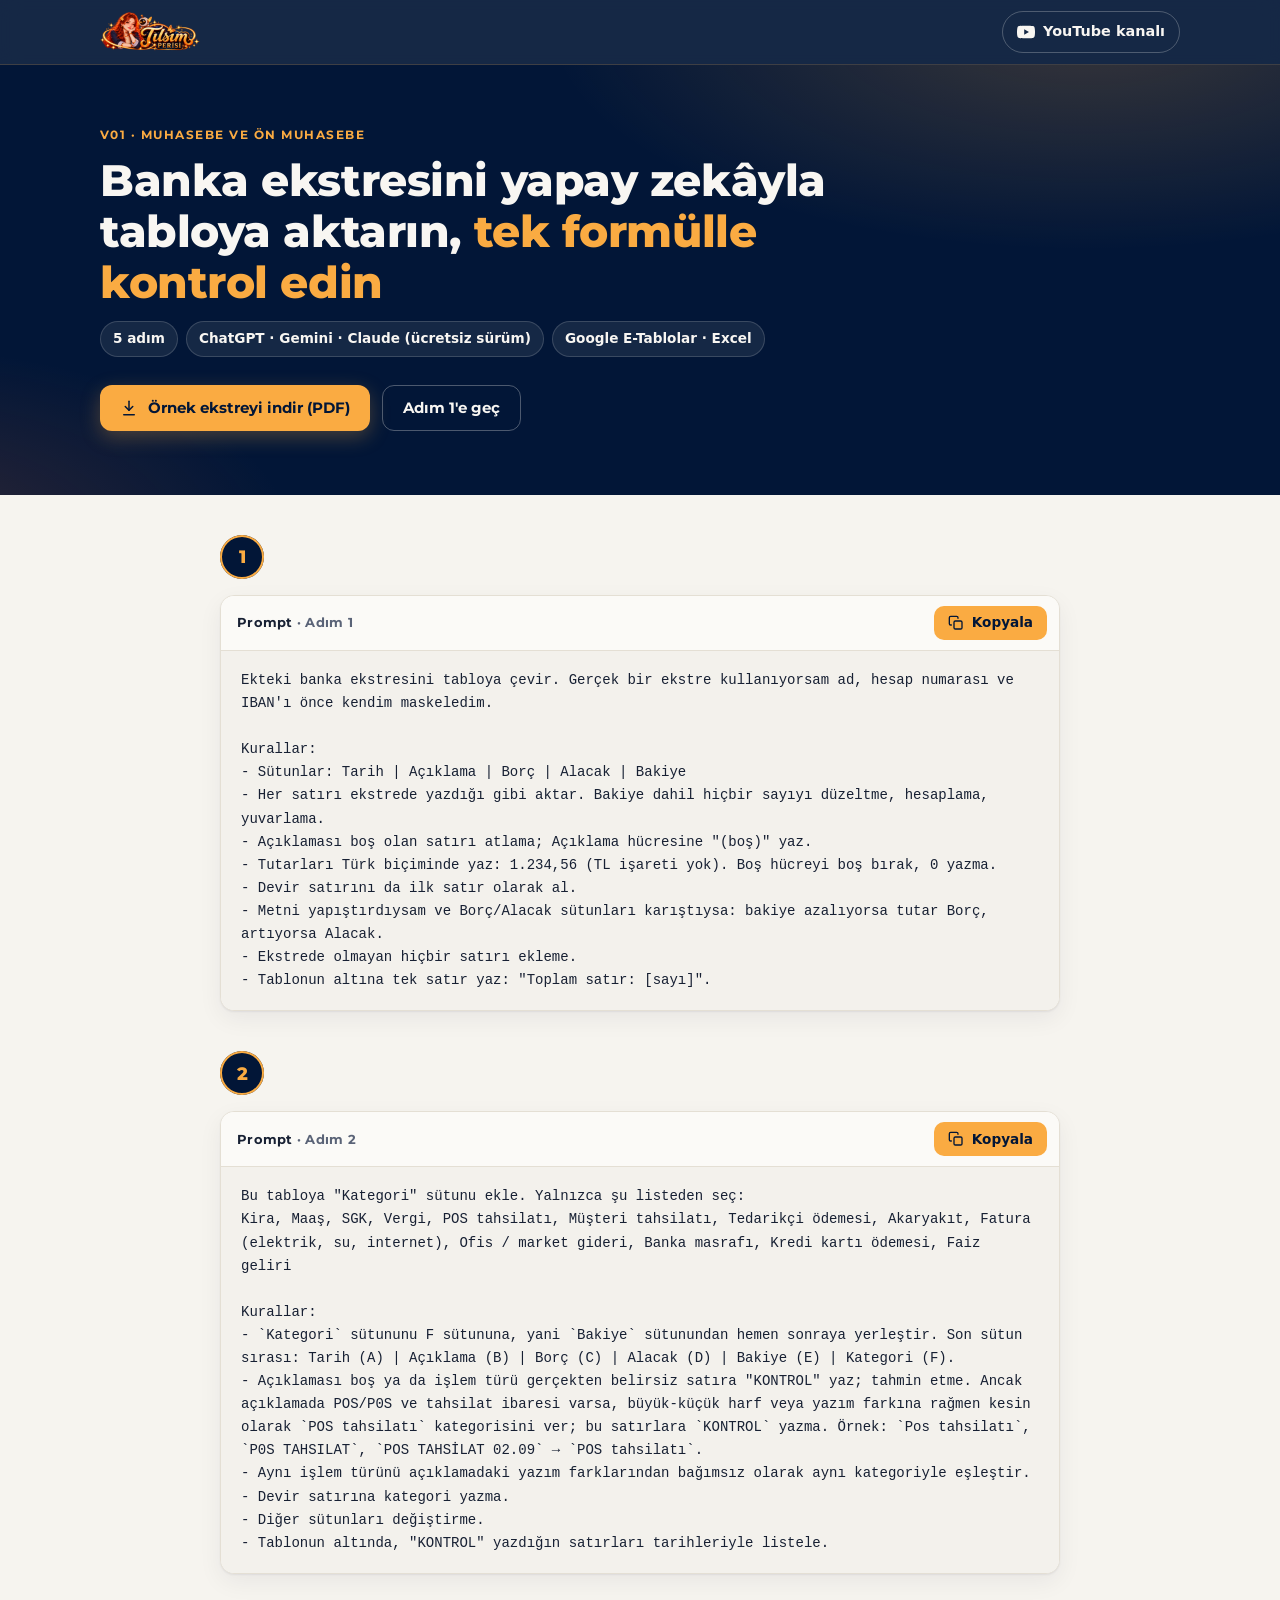
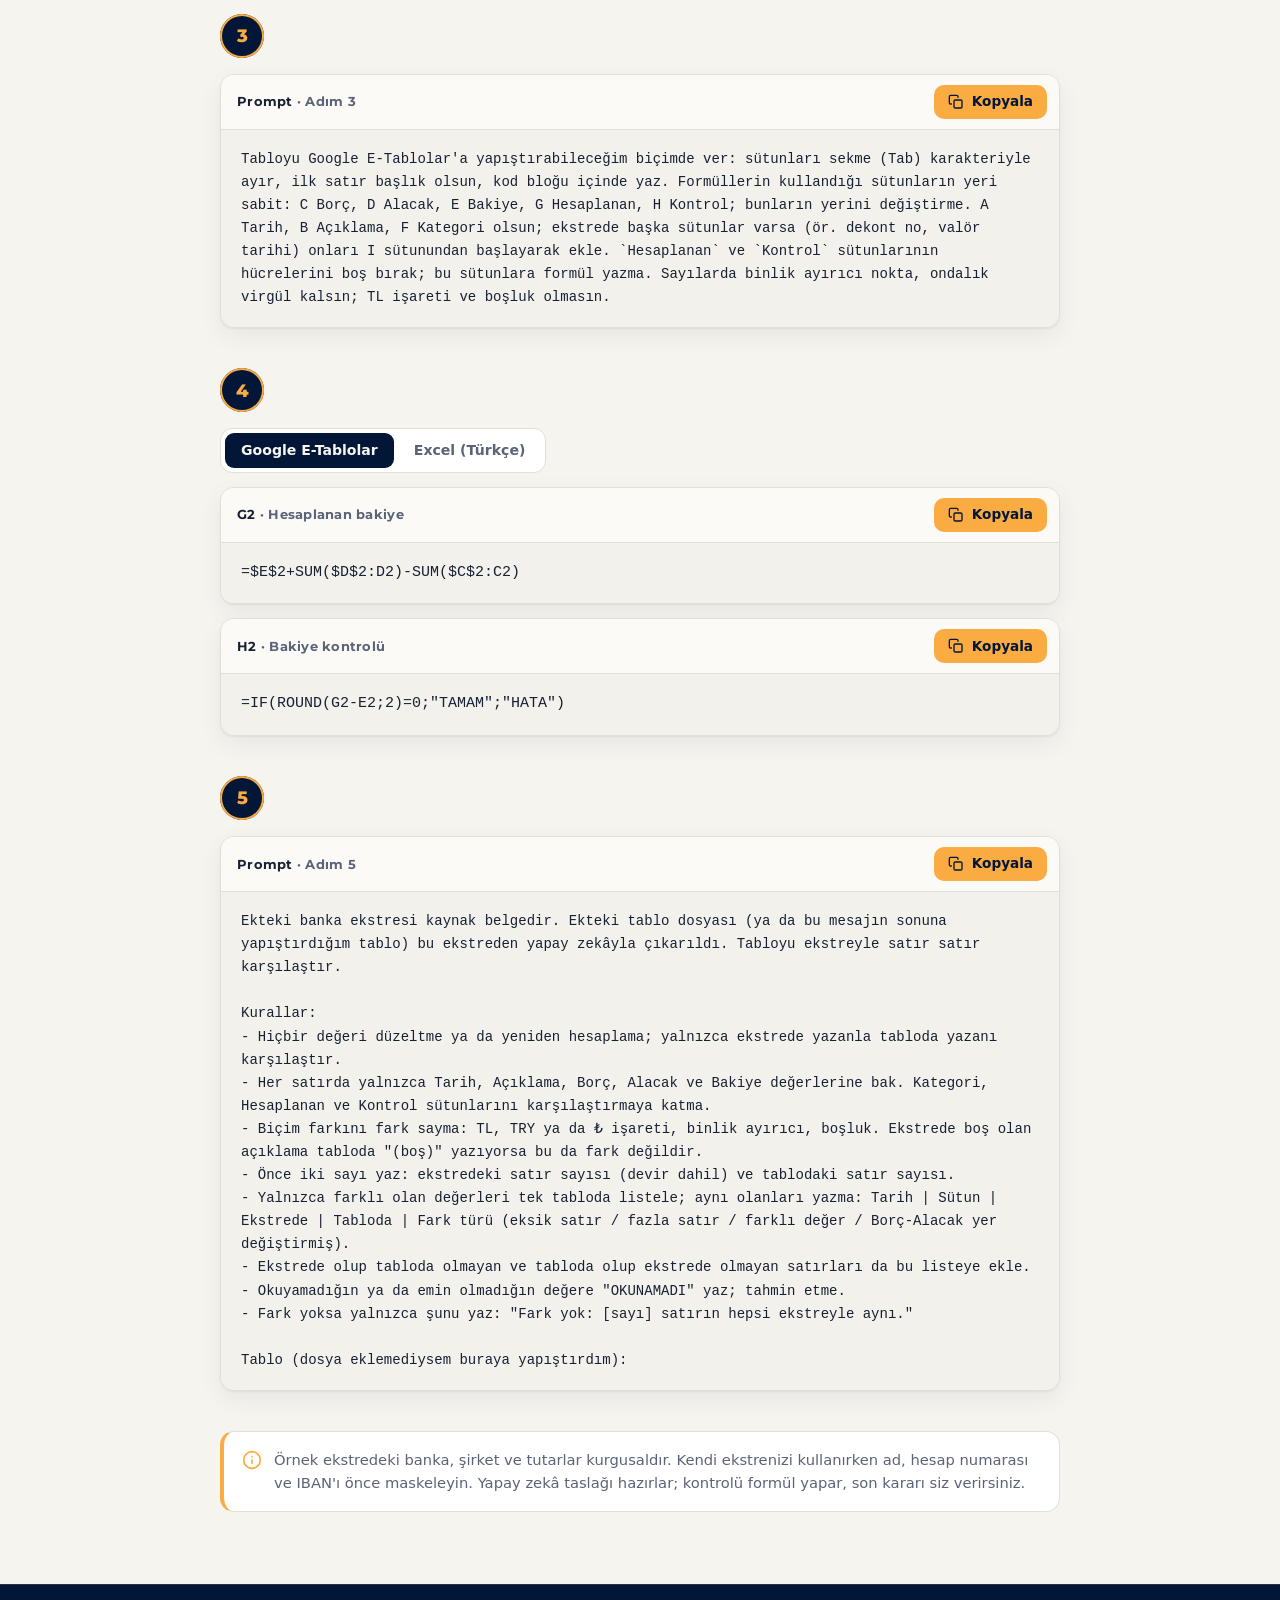
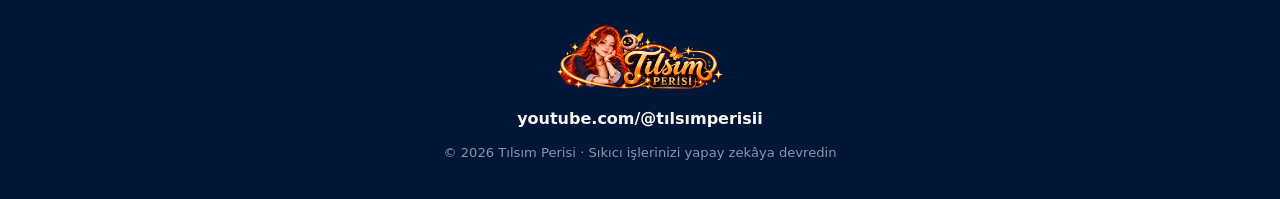
==== commit 0c73f0cf: "V01 Adım 3 v0.7: yalnızca formül sütunları sabit" ====
--- a/v01/index.html
+++ b/v01/index.html
@@ -19,7 +19,7 @@
 <link rel="preconnect" href="https://fonts.googleapis.com">
 <link rel="preconnect" href="https://fonts.gstatic.com" crossorigin>
 <link href="https://fonts.googleapis.com/css2?family=Montserrat:wght@700;800&display=swap" rel="stylesheet">
-<link rel="stylesheet" href="../assets/stil.css">
+<link rel="stylesheet" href="../assets/stil.css?v=3">
 </head>
 <body>
 
@@ -114,7 +114,7 @@
           <span class="kart-ad"><strong>Prompt</strong> · Adım 3</span>
           <button class="kopyala" type="button" data-hedef="p3"><svg class="ikon-kopya" aria-hidden="true"><use href="#i-kopya"/></svg><svg class="ikon-tamam" aria-hidden="true"><use href="#i-tamam"/></svg><span class="yazi" aria-live="polite">Kopyala</span></button>
         </div>
-<pre id="p3">Tabloyu Google E-Tablolar'a yapıştırabileceğim biçimde ver: sütunları sekme (Tab) karakteriyle ayır, ilk satır başlık olsun, kod bloğu içinde yaz. Sütunları tam olarak şu sırada ve konumda ver: A Tarih, B Açıklama, C Borç, D Alacak, E Bakiye, F Kategori, G Hesaplanan, H Kontrol. Bu sıralamayı değiştirme ve sütunların yerini tahmin etme. `Hesaplanan` ve `Kontrol` sütunlarının hücrelerini boş bırak; bu sütunlara formül yazma. Sayılarda binlik ayırıcı nokta, ondalık virgül kalsın; TL işareti ve boşluk olmasın.</pre>
+<pre id="p3">Tabloyu Google E-Tablolar'a yapıştırabileceğim biçimde ver: sütunları sekme (Tab) karakteriyle ayır, ilk satır başlık olsun, kod bloğu içinde yaz. Formüllerin kullandığı sütunların yeri sabit: C Borç, D Alacak, E Bakiye, G Hesaplanan, H Kontrol; bunların yerini değiştirme. A Tarih, B Açıklama, F Kategori olsun; ekstrede başka sütunlar varsa (ör. dekont no, valör tarihi) onları I sütunundan başlayarak ekle. `Hesaplanan` ve `Kontrol` sütunlarının hücrelerini boş bırak; bu sütunlara formül yazma. Sayılarda binlik ayırıcı nokta, ondalık virgül kalsın; TL işareti ve boşluk olmasın.</pre>
       </div>
     </section>
 
@@ -204,6 +204,6 @@
   </div>
 </footer>
 
-<script src="../assets/sayfa.js"></script>
+<script src="../assets/sayfa.js?v=3"></script>
 </body>
 </html>
